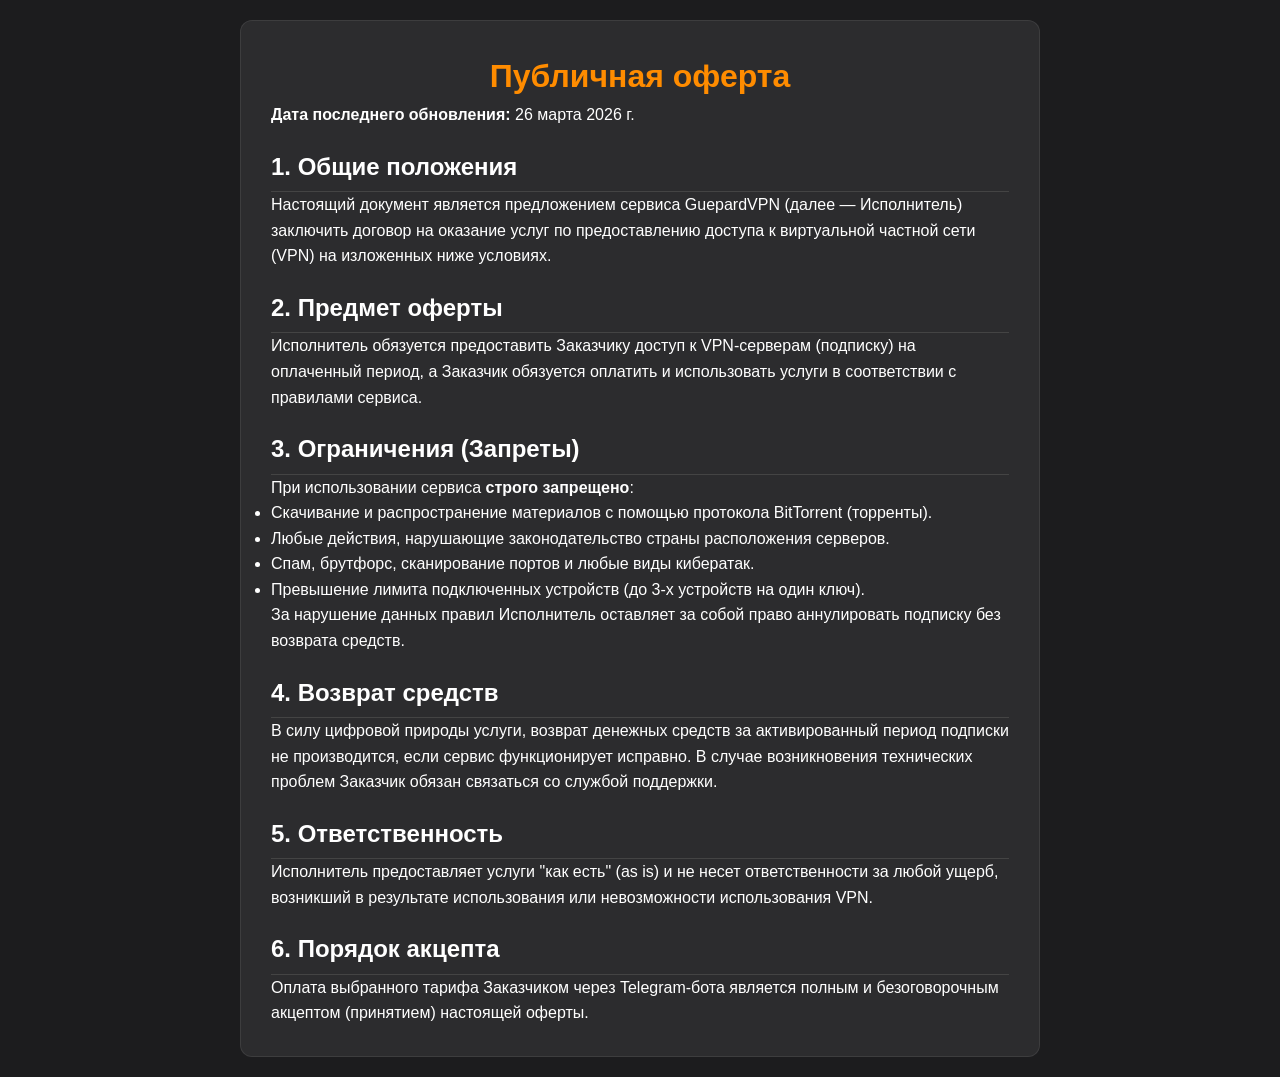
==== oferta.html @ 8f9a9335 "Документы+интеграция с ботом" ====
<!DOCTYPE html>
<html lang="ru">
<head>
    <meta charset="UTF-8">
    <meta name="viewport" content="width=device-width, initial-scale=1.0">
    <title>Публичная оферта | GuepardVPN</title>
    <link rel="stylesheet" href="index.css">
    <style>
        body { padding: 20px; font-family: Arial, sans-serif; background-color: var(--bg-main, #1c1c1e); color: var(--text-main, #ffffff); line-height: 1.6; }
        .document-container { max-width: 800px; margin: 0 auto; background: var(--bg-surface, #2c2c2e); padding: 30px; border-radius: 12px; }
        h1 { color: var(--accent-color, #0a84ff); text-align: center; }
        h2 { margin-top: 20px; border-bottom: 1px solid #444; padding-bottom: 5px; }
    </style>
</head>
<body>
    <div class="document-container surface">
        <h1>Публичная оферта</h1>
        <p><strong>Дата последнего обновления:</strong> 26 марта 2026 г.</p>
        
        <h2>1. Общие положения</h2>
        <p>Настоящий документ является предложением сервиса GuepardVPN (далее — Исполнитель) заключить договор на оказание услуг по предоставлению доступа к виртуальной частной сети (VPN) на изложенных ниже условиях.</p>

        <h2>2. Предмет оферты</h2>
        <p>Исполнитель обязуется предоставить Заказчику доступ к VPN-серверам (подписку) на оплаченный период, а Заказчик обязуется оплатить и использовать услуги в соответствии с правилами сервиса.</p>

        <h2>3. Ограничения (Запреты)</h2>
        <p>При использовании сервиса <strong>строго запрещено</strong>:</p>
        <ul>
            <li>Скачивание и распространение материалов с помощью протокола BitTorrent (торренты).</li>
            <li>Любые действия, нарушающие законодательство страны расположения серверов.</li>
            <li>Спам, брутфорс, сканирование портов и любые виды кибератак.</li>
            <li>Превышение лимита подключенных устройств (до 3-х устройств на один ключ).</li>
        </ul>
        <p>За нарушение данных правил Исполнитель оставляет за собой право аннулировать подписку без возврата средств.</p>

        <h2>4. Возврат средств</h2>
        <p>В силу цифровой природы услуги, возврат денежных средств за активированный период подписки не производится, если сервис функционирует исправно. В случае возникновения технических проблем Заказчик обязан связаться со службой поддержки.</p>

        <h2>5. Ответственность</h2>
        <p>Исполнитель предоставляет услуги "как есть" (as is) и не несет ответственности за любой ущерб, возникший в результате использования или невозможности использования VPN.</p>

        <h2>6. Порядок акцепта</h2>
        <p>Оплата выбранного тарифа Заказчиком через Telegram-бота является полным и безоговорочным акцептом (принятием) настоящей оферты.</p>
    </div>
</body>
</html>
---- index.css ----
:root {
  --bg-color: #0b0c10;
  --surface-color: rgba(30, 33, 40, 0.6);
  --surface-border: rgba(255, 255, 255, 0.08);
  --accent-color: #ff8c00;
  --accent-light: #ffa640;
  --accent-gradient: linear-gradient(135deg, #ff9500, #ff5e00);
  --text-main: #ffffff;
  --text-secondary: #a0a5b1;
  --text-hint: #6e7381;
  --danger-color: #ff4d4d;
  --success-color: #00d26a;
  
  --radius-sm: 8px;
  --radius-md: 12px;
  --radius-lg: 16px;
  --radius-xl: 24px;
}

* {
  box-sizing: border-box;
  margin: 0;
  padding: 0;
  -webkit-tap-highlight-color: transparent;
}

body {
  font-family: -apple-system, BlinkMacSystemFont, "Segoe UI", Roboto, Helvetica, Arial, sans-serif;
  background-color: var(--bg-color);
  color: var(--text-main);
  line-height: 1.5;
  overflow-x: hidden;
  user-select: none;
}

#app {
  width: 100vw;
  min-height: 100vh;
  position: relative;
}

.view {
  display: none;
  width: 100%;
  min-height: 100vh;
  padding: 16px;
  animation: fadeIn 0.3s ease;
  flex-direction: column;
}

.view.active {
  display: flex;
}

@keyframes fadeIn {
  from { opacity: 0; transform: translateY(10px); }
  to { opacity: 1; transform: translateY(0); }
}

/* Header */
.top-nav {
  display: flex;
  align-items: center;
  margin-bottom: 24px;
  font-size: 18px;
  font-weight: 600;
}

.back-btn {
  background: none;
  border: none;
  color: var(--text-main);
  font-size: 24px;
  margin-right: 16px;
  cursor: pointer;
  padding: 4px;
}

/* Glassmorphism Surface */
.surface {
  background: var(--surface-color);
  border: 1px solid var(--surface-border);
  border-radius: var(--radius-lg);
  backdrop-filter: blur(12px);
  -webkit-backdrop-filter: blur(12px);
}

/* Hero Section (Main Menu) */
.hero-image-container {
  width: 100%;
  display: flex;
  justify-content: center;
  margin-bottom: 20px;
  margin-top: -16px; /* Pull up slightly */
}

.hero-image {
  width: 100%;
  max-width: 350px;
  border-radius: 0 0 var(--radius-xl) var(--radius-xl);
  object-fit: cover;
  box-shadow: 0 10px 30px rgba(0,0,0,0.5);
}

.main-menu-card {
  padding: 20px;
  display: flex;
  flex-direction: column;
  gap: 12px;
}

/* Buttons */
.btn {
  width: 100%;
  padding: 14px 16px;
  border-radius: var(--radius-md);
  border: none;
  font-size: 16px;
  font-weight: 600;
  display: flex;
  align-items: center;
  justify-content: center;
  gap: 8px;
  cursor: pointer;
  transition: opacity 0.2s, transform 0.1s;
}

.btn:active {
  transform: scale(0.98);
}

.btn-primary {
  background: var(--accent-gradient);
  color: white;
  box-shadow: 0 4px 15px rgba(255, 140, 0, 0.3);
}

.btn-secondary {
  background: var(--surface-color);
  border: 1px solid var(--surface-border);
  color: var(--text-main);
}

.btn-row {
  display: flex;
  gap: 12px;
}

.btn-row .btn {
  flex: 1;
}

/* Tariffs Grid */
.tariffs-grid {
  display: grid;
  grid-template-columns: 1fr 1fr;
  gap: 12px;
  margin-top: 16px;
}

.tariff-card {
  background: var(--surface-color);
  border: 1px solid var(--surface-border);
  border-radius: var(--radius-lg);
  padding: 16px;
  text-align: center;
  position: relative;
  cursor: pointer;
  transition: all 0.2s;
}

.tariff-card.selected {
  border-color: var(--accent-color);
  background: rgba(255, 140, 0, 0.1);
}

.tariff-badge {
  position: absolute;
  top: -10px;
  left: 50%;
  transform: translateX(-50%);
  background: white;
  color: black;
  font-size: 12px;
  font-weight: bold;
  padding: 4px 8px;
  border-radius: 20px;
  white-space: nowrap;
}

.tariff-title {
  color: var(--accent-color);
  font-weight: 600;
  margin-bottom: 4px;
}

.tariff-savings {
  font-size: 12px;
  color: var(--text-secondary);
  margin-bottom: 12px;
}

.tariff-price {
  font-size: 24px;
  font-weight: bold;
  margin-bottom: 4px;
}

.tariff-daily {
  font-size: 12px;
  color: var(--text-hint);
}

/* List Menu (Profile Links) */
.list-menu {
  margin-top: 16px;
}

.list-item {
  display: flex;
  align-items: center;
  justify-content: space-between;
  padding: 16px;
  border-bottom: 1px solid var(--surface-border);
  cursor: pointer;
}

.list-item:last-child {
  border-bottom: none;
}

.list-item-content {
  display: flex;
  align-items: center;
  gap: 12px;
}
.list-item-icon {
  font-size: 20px;
  opacity: 0.8;
}

.chevron {
  color: var(--text-hint);
}

/* Profile specific */
.profile-username {
  color: var(--text-secondary);
  margin-bottom: 16px;
}

.status-row {
  display: flex;
  justify-content: space-between;
  align-items: center;
  padding: 12px 0;
  border-bottom: 1px solid var(--surface-border);
}

.status-row:last-child {
  border-bottom: none;
}

.status-active {
  color: var(--success-color);
  font-weight: 600;
}

.key-container {
  margin-top: 16px;
  padding: 16px;
}

.key-input-wrapper {
  display: flex;
  align-items: center;
  background: rgba(0,0,0,0.3);
  border-radius: var(--radius-md);
  padding: 12px;
  margin: 12px 0 8px 0;
}

.key-input {
  flex: 1;
  background: transparent;
  border: none;
  color: var(--text-main);
  font-size: 14px;
  outline: none;
  font-family: monospace;
}

.copy-btn {
  background: none;
  border: none;
  color: var(--text-secondary);
  cursor: pointer;
  padding: 4px;
}

.hint-text {
  font-size: 12px;
  color: var(--text-hint);
  margin-bottom: 16px;
}

/* Payment Modal (BottomSheet) */
.bottom-sheet-overlay {
  position: fixed;
  top: 0; left: 0; right: 0; bottom: 0;
  background: rgba(0,0,0,0.6);
  z-index: 100;
  display: none;
  opacity: 0;
  transition: opacity 0.3s;
}

.bottom-sheet {
  position: absolute;
  bottom: 0; left: 0; right: 0;
  background: var(--bg-color);
  border-radius: var(--radius-xl) var(--radius-xl) 0 0;
  padding: 24px 16px;
  transform: translateY(100%);
  transition: transform 0.3s cubic-bezier(0.175, 0.885, 0.32, 1);
}

.bottom-sheet.open {
  transform: translateY(0);
}

.sheet-header {
  display: flex;
  justify-content: space-between;
  align-items: center;
  margin-bottom: 16px;
  font-size: 18px;
  font-weight: bold;
}

.sheet-close {
  background: none;
  border: none;
  color: var(--text-hint);
  font-size: 24px;
}

.payment-method {
  display: flex;
  align-items: center;
  padding: 16px;
  background: var(--surface-color);
  border-radius: var(--radius-md);
  margin-bottom: 8px;
  cursor: pointer;
}

.payment-icon {
  width: 32px;
  height: 32px;
  margin-right: 12px;
  border-radius: 4px;
  display: flex;
  align-items: center;
  justify-content: center;
  font-size: 20px;
  background: rgba(255,255,255,0.1);
}

.payment-text {
  flex: 1;
  font-weight: 500;
}

.sheet-footer-text {
  font-size: 12px;
  color: var(--text-hint);
  margin-top: 16px;
}

/* Free VPN Specific */
.free-banner {
  text-align: center;
  margin-bottom: 24px;
}

.free-banner h2 {
  font-size: 24px;
  margin-bottom: 8px;
}

.free-banner p {
  color: var(--text-secondary);
  font-size: 14px;
}

.task-card {
  padding: 16px;
  margin-bottom: 12px;
}

.task-header {
  display: flex;
  align-items: center;
  gap: 8px;
  font-weight: bold;
  font-size: 16px;
  margin-bottom: 8px;
}

/* Utility */
.mb-16 { margin-bottom: 16px; }
.mb-24 { margin-bottom: 24px; }
.text-center { text-align: center; }
.text-accent { color: var(--accent-color); }
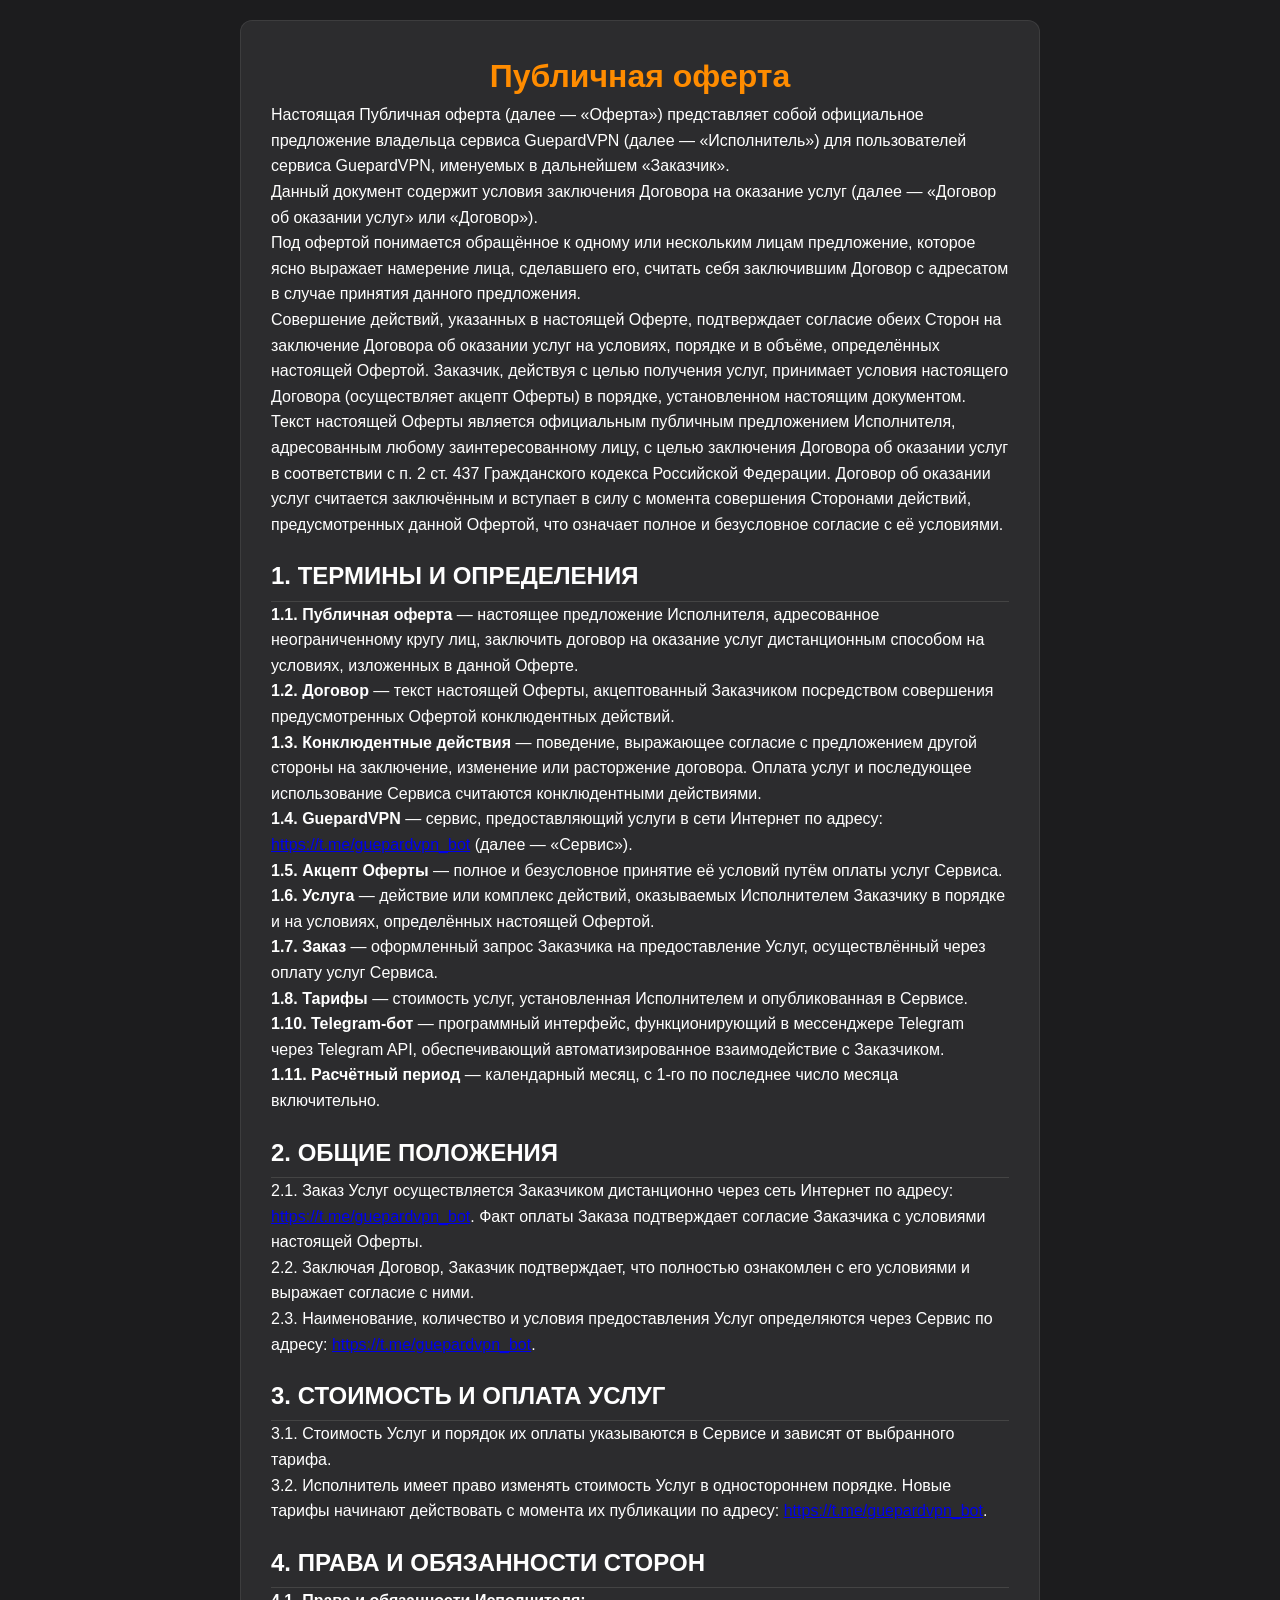
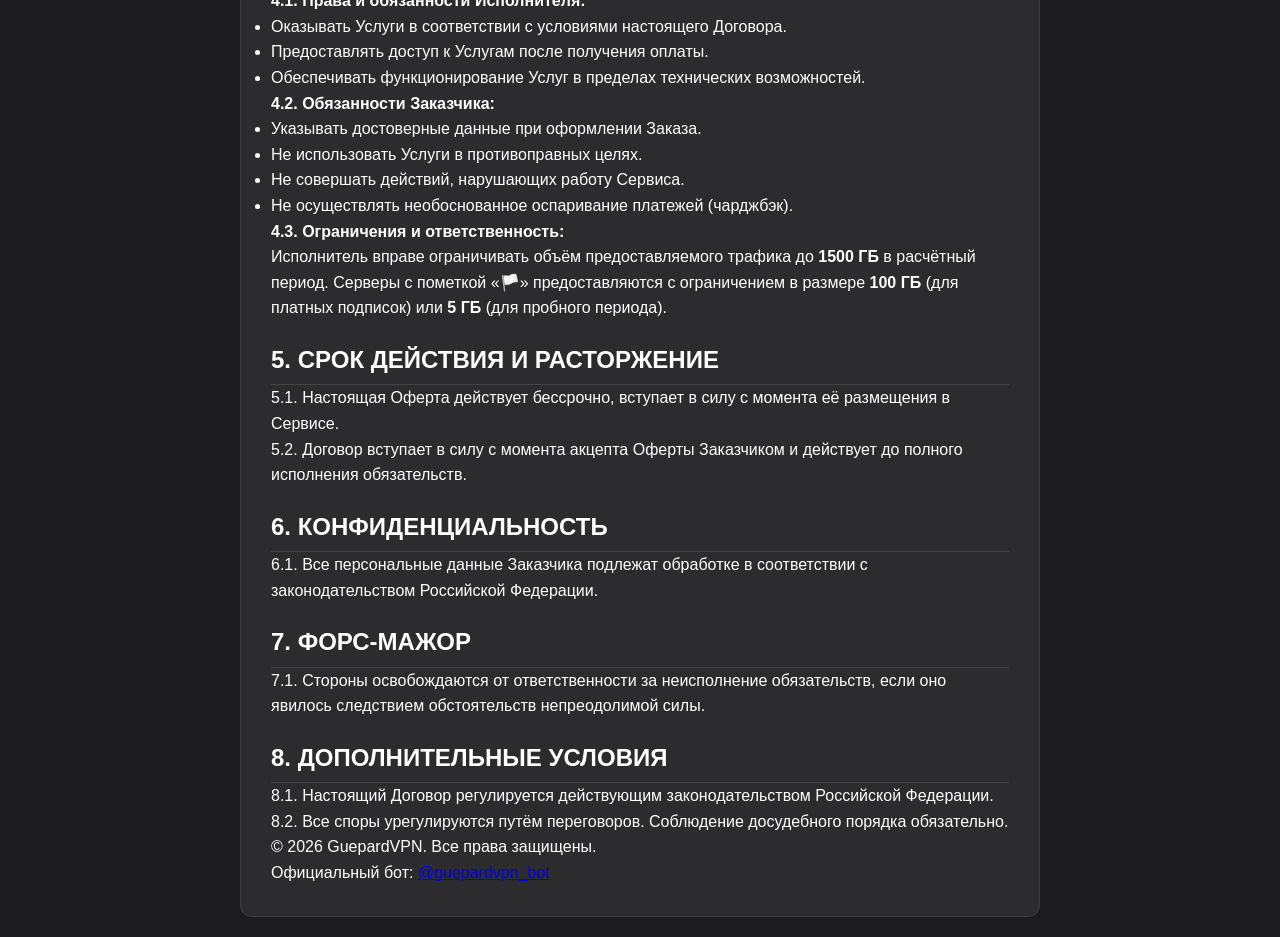
==== commit 4927e53b: "Update oferta.html" ====
--- a/oferta.html
+++ b/oferta.html
@@ -4,6 +4,7 @@
     <meta charset="UTF-8">
     <meta name="viewport" content="width=device-width, initial-scale=1.0">
     <title>Публичная оферта | GuepardVPN</title>
+    <link rel="icon" type="image/x-icon" href="favicon.ico">
     <link rel="stylesheet" href="index.css">
     <style>
         body { padding: 20px; font-family: Arial, sans-serif; background-color: var(--bg-main, #1c1c1e); color: var(--text-main, #ffffff); line-height: 1.6; }
@@ -15,32 +16,75 @@
 <body>
     <div class="document-container surface">
         <h1>Публичная оферта</h1>
-        <p><strong>Дата последнего обновления:</strong> 26 марта 2026 г.</p>
-        
-        <h2>1. Общие положения</h2>
-        <p>Настоящий документ является предложением сервиса GuepardVPN (далее — Исполнитель) заключить договор на оказание услуг по предоставлению доступа к виртуальной частной сети (VPN) на изложенных ниже условиях.</p>
 
-        <h2>2. Предмет оферты</h2>
-        <p>Исполнитель обязуется предоставить Заказчику доступ к VPN-серверам (подписку) на оплаченный период, а Заказчик обязуется оплатить и использовать услуги в соответствии с правилами сервиса.</p>
+    <p>Настоящая Публичная оферта (далее — «Оферта») представляет собой официальное предложение владельца сервиса <span class="highlight">GuepardVPN</span> (далее — «Исполнитель») для пользователей сервиса <span class="highlight">GuepardVPN</span>, именуемых в дальнейшем «Заказчик».</p>
 
-        <h2>3. Ограничения (Запреты)</h2>
-        <p>При использовании сервиса <strong>строго запрещено</strong>:</p>
-        <ul>
-            <li>Скачивание и распространение материалов с помощью протокола BitTorrent (торренты).</li>
-            <li>Любые действия, нарушающие законодательство страны расположения серверов.</li>
-            <li>Спам, брутфорс, сканирование портов и любые виды кибератак.</li>
-            <li>Превышение лимита подключенных устройств (до 3-х устройств на один ключ).</li>
-        </ul>
-        <p>За нарушение данных правил Исполнитель оставляет за собой право аннулировать подписку без возврата средств.</p>
+    <p>Данный документ содержит условия заключения Договора на оказание услуг (далее — «Договор об оказании услуг» или «Договор»).</p>
 
-        <h2>4. Возврат средств</h2>
-        <p>В силу цифровой природы услуги, возврат денежных средств за активированный период подписки не производится, если сервис функционирует исправно. В случае возникновения технических проблем Заказчик обязан связаться со службой поддержки.</p>
+    <p>Под офертой понимается обращённое к одному или нескольким лицам предложение, которое ясно выражает намерение лица, сделавшего его, считать себя заключившим Договор с адресатом в случае принятия данного предложения.</p>
 
-        <h2>5. Ответственность</h2>
-        <p>Исполнитель предоставляет услуги "как есть" (as is) и не несет ответственности за любой ущерб, возникший в результате использования или невозможности использования VPN.</p>
+    <p>Совершение действий, указанных в настоящей Оферте, подтверждает согласие обеих Сторон на заключение Договора об оказании услуг на условиях, порядке и в объёме, определённых настоящей Офертой. Заказчик, действуя с целью получения услуг, принимает условия настоящего Договора (осуществляет акцепт Оферты) в порядке, установленном настоящим документом.</p>
 
-        <h2>6. Порядок акцепта</h2>
-        <p>Оплата выбранного тарифа Заказчиком через Telegram-бота является полным и безоговорочным акцептом (принятием) настоящей оферты.</p>
+    <p>Текст настоящей Оферты является официальным публичным предложением Исполнителя, адресованным любому заинтересованному лицу, с целью заключения Договора об оказании услуг в соответствии с п. 2 ст. 437 Гражданского кодекса Российской Федерации. Договор об оказании услуг считается заключённым и вступает в силу с момента совершения Сторонами действий, предусмотренных данной Офертой, что означает полное и безусловное согласие с её условиями.</p>
+
+    <h2>1. ТЕРМИНЫ И ОПРЕДЕЛЕНИЯ</h2>
+    <p><strong>1.1. Публичная оферта</strong> — настоящее предложение Исполнителя, адресованное неограниченному кругу лиц, заключить договор на оказание услуг дистанционным способом на условиях, изложенных в данной Оферте.</p>
+    <p><strong>1.2. Договор</strong> — текст настоящей Оферты, акцептованный Заказчиком посредством совершения предусмотренных Офертой конклюдентных действий.</p>
+    <p><strong>1.3. Конклюдентные действия</strong> — поведение, выражающее согласие с предложением другой стороны на заключение, изменение или расторжение договора. Оплата услуг и последующее использование Сервиса считаются конклюдентными действиями.</p>
+    <p><strong>1.4. GuepardVPN</strong> — сервис, предоставляющий услуги в сети Интернет по адресу: <a href="https://t.me/guepardvpn_bot">https://t.me/guepardvpn_bot</a> (далее — «Сервис»).</p>
+    <p><strong>1.5. Акцепт Оферты</strong> — полное и безусловное принятие её условий путём оплаты услуг Сервиса.</p>
+    <p><strong>1.6. Услуга</strong> — действие или комплекс действий, оказываемых Исполнителем Заказчику в порядке и на условиях, определённых настоящей Офертой.</p>
+    <p><strong>1.7. Заказ</strong> — оформленный запрос Заказчика на предоставление Услуг, осуществлённый через оплату услуг Сервиса.</p>
+    <p><strong>1.8. Тарифы</strong> — стоимость услуг, установленная Исполнителем и опубликованная в Сервисе.</p>
+    <p><strong>1.10. Telegram-бот</strong> — программный интерфейс, функционирующий в мессенджере Telegram через Telegram API, обеспечивающий автоматизированное взаимодействие с Заказчиком.</p>
+    <p><strong>1.11. Расчётный период</strong> — календарный месяц, с 1-го по последнее число месяца включительно.</p>
+
+    <h2>2. ОБЩИЕ ПОЛОЖЕНИЯ</h2>
+    <p>2.1. Заказ Услуг осуществляется Заказчиком дистанционно через сеть Интернет по адресу: <a href="https://t.me/guepardvpn_bot">https://t.me/guepardvpn_bot</a>. Факт оплаты Заказа подтверждает согласие Заказчика с условиями настоящей Оферты.</p>
+    <p>2.2. Заключая Договор, Заказчик подтверждает, что полностью ознакомлен с его условиями и выражает согласие с ними.</p>
+    <p>2.3. Наименование, количество и условия предоставления Услуг определяются через Сервис по адресу: <a href="https://t.me/guepardvpn_bot">https://t.me/guepardvpn_bot</a>.</p>
+
+    <h2>3. СТОИМОСТЬ И ОПЛАТА УСЛУГ</h2>
+    <p>3.1. Стоимость Услуг и порядок их оплаты указываются в Сервисе и зависят от выбранного тарифа.</p>
+    <p>3.2. Исполнитель имеет право изменять стоимость Услуг в одностороннем порядке. Новые тарифы начинают действовать с момента их публикации по адресу: <a href="https://t.me/guepardvpn_bot">https://t.me/guepardvpn_bot</a>.</p>
+
+    <h2>4. ПРАВА И ОБЯЗАННОСТИ СТОРОН</h2>
+    <p><strong>4.1. Права и обязанности Исполнителя:</strong></p>
+    <ul>
+        <li>Оказывать Услуги в соответствии с условиями настоящего Договора.</li>
+        <li>Предоставлять доступ к Услугам после получения оплаты.</li>
+        <li>Обеспечивать функционирование Услуг в пределах технических возможностей.</li>
+    </ul>
+
+    <p><strong>4.2. Обязанности Заказчика:</strong></p>
+    <ul>
+        <li>Указывать достоверные данные при оформлении Заказа.</li>
+        <li>Не использовать Услуги в противоправных целях.</li>
+        <li>Не совершать действий, нарушающих работу Сервиса.</li>
+        <li>Не осуществлять необоснованное оспаривание платежей (чарджбэк).</li>
+    </ul>
+
+    <p><strong>4.3. Ограничения и ответственность:</strong></p>
+    <p>Исполнитель вправе ограничивать объём предоставляемого трафика до <strong>1500 ГБ</strong> в расчётный период. Серверы с пометкой «🏳️» предоставляются с ограничением в размере <strong>100 ГБ</strong> (для платных подписок) или <strong>5 ГБ</strong> (для пробного периода).</p>
+
+    <h2>5. СРОК ДЕЙСТВИЯ И РАСТОРЖЕНИЕ</h2>
+    <p>5.1. Настоящая Оферта действует бессрочно, вступает в силу с момента её размещения в Сервисе.</p>
+    <p>5.2. Договор вступает в силу с момента акцепта Оферты Заказчиком и действует до полного исполнения обязательств.</p>
+
+    <h2>6. КОНФИДЕНЦИАЛЬНОСТЬ</h2>
+    <p>6.1. Все персональные данные Заказчика подлежат обработке в соответствии с законодательством Российской Федерации.</p>
+
+    <h2>7. ФОРС-МАЖОР</h2>
+    <p>7.1. Стороны освобождаются от ответственности за неисполнение обязательств, если оно явилось следствием обстоятельств непреодолимой силы.</p>
+
+    <h2>8. ДОПОЛНИТЕЛЬНЫЕ УСЛОВИЯ</h2>
+    <p>8.1. Настоящий Договор регулируется действующим законодательством Российской Федерации.</p>
+    <p>8.2. Все споры урегулируются путём переговоров. Соблюдение досудебного порядка обязательно.</p>
+
+    <div class="footer">
+        &copy; 2026 GuepardVPN. Все права защищены. <br>
+        Официальный бот: <a href="https://t.me/guepardvpn_bot">@guepardvpn_bot</a>
+    </div>
     </div>
 </body>
 </html>
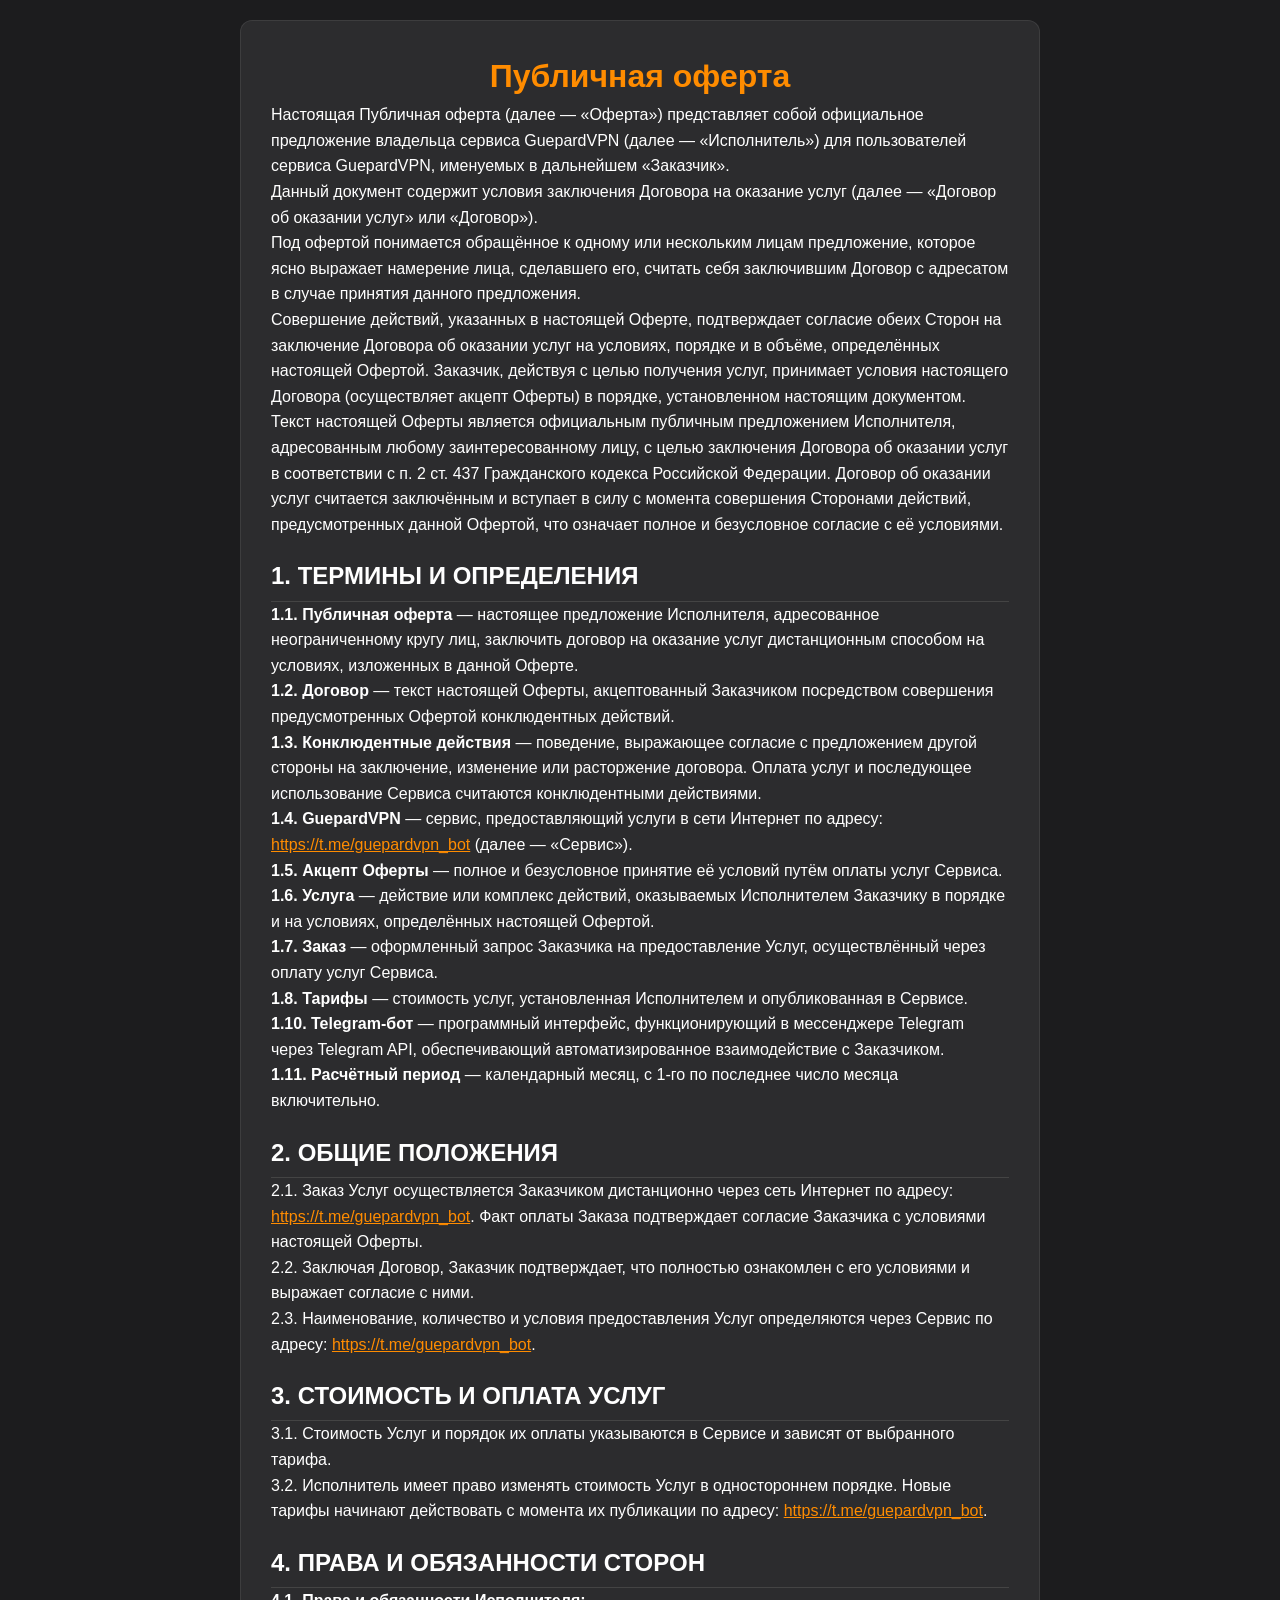
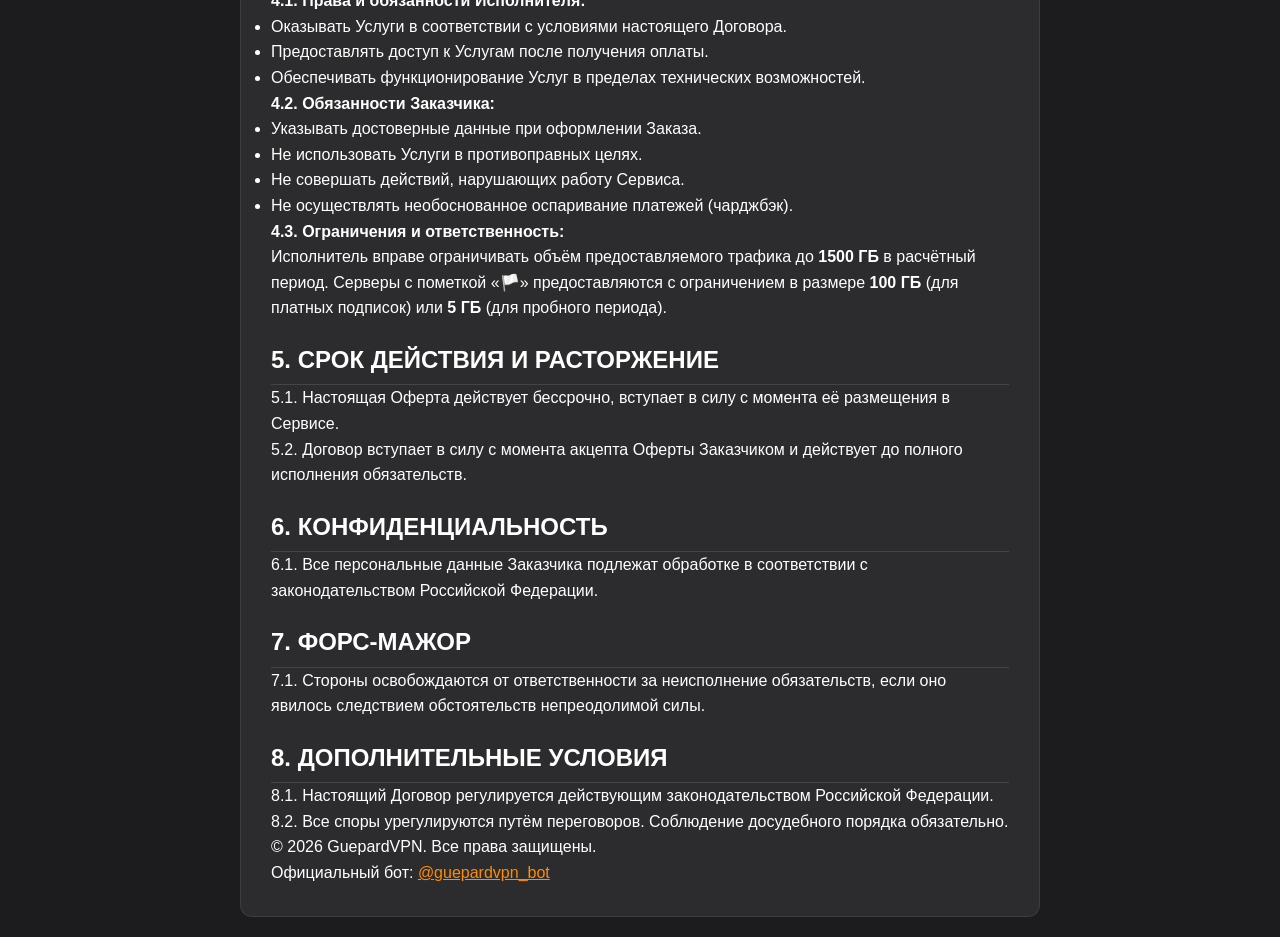
==== commit 220acd6c: "Update oferta.html" ====
--- a/oferta.html
+++ b/oferta.html
@@ -11,6 +11,7 @@
         .document-container { max-width: 800px; margin: 0 auto; background: var(--bg-surface, #2c2c2e); padding: 30px; border-radius: 12px; }
         h1 { color: var(--accent-color, #0a84ff); text-align: center; }
         h2 { margin-top: 20px; border-bottom: 1px solid #444; padding-bottom: 5px; }
+        a {color: var(--accent-color, #0a84ff);}
     </style>
 </head>
 <body>
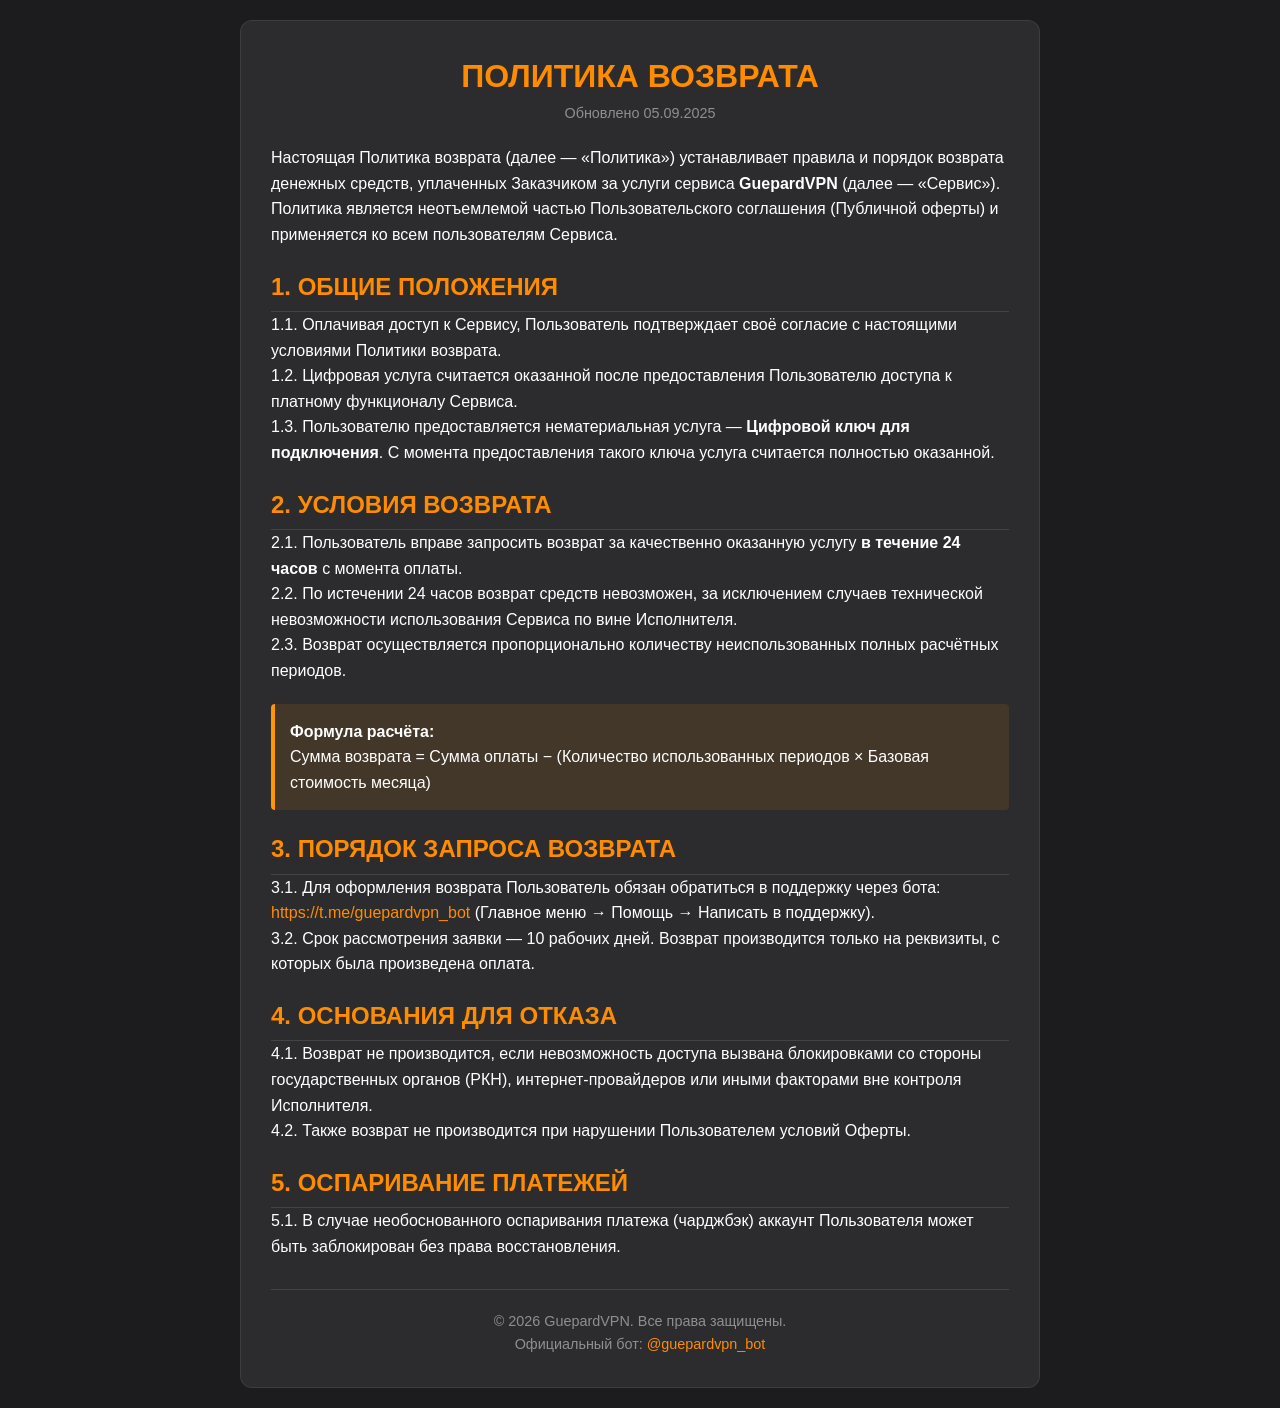
==== commit 38a64253: "Update oferta.html" ====
--- a/oferta.html
+++ b/oferta.html
@@ -3,89 +3,59 @@
 <head>
     <meta charset="UTF-8">
     <meta name="viewport" content="width=device-width, initial-scale=1.0">
-    <title>Публичная оферта | GuepardVPN</title>
+    <title>Политика возврата | GuepardVPN</title>
     <link rel="icon" type="image/x-icon" href="favicon.ico">
     <link rel="stylesheet" href="index.css">
     <style>
         body { padding: 20px; font-family: Arial, sans-serif; background-color: var(--bg-main, #1c1c1e); color: var(--text-main, #ffffff); line-height: 1.6; }
         .document-container { max-width: 800px; margin: 0 auto; background: var(--bg-surface, #2c2c2e); padding: 30px; border-radius: 12px; }
-        h1 { color: var(--accent-color, #0a84ff); text-align: center; }
-        h2 { margin-top: 20px; border-bottom: 1px solid #444; padding-bottom: 5px; }
-        a {color: var(--accent-color, #0a84ff);}
+        h1 { color: var(--accent-color, #ff9500); text-align: center; }
+        h2 { margin-top: 20px; border-bottom: 1px solid #444; padding-bottom: 5px; color: var(--accent-color, #ff9500); }
+        a { color: var(--accent-color, #ff9500); text-decoration: none; }
+        a:hover { text-decoration: underline; }
+        .formula { background: rgba(255, 149, 0, 0.1); border-left: 4px solid #ff9500; padding: 15px; margin: 20px 0; border-radius: 4px; }
+        .footer { margin-top: 30px; text-align: center; font-size: 0.9em; color: #8e8e93; border-top: 1px solid #444; padding-top: 20px; }
+        .update-date { text-align: center; color: #8e8e93; font-size: 0.9em; margin-bottom: 20px; }
     </style>
 </head>
 <body>
     <div class="document-container surface">
-        <h1>Публичная оферта</h1>
+        <h1>ПОЛИТИКА ВОЗВРАТА</h1>
+        <p class="update-date">Обновлено 05.09.2025</p>
 
-    <p>Настоящая Публичная оферта (далее — «Оферта») представляет собой официальное предложение владельца сервиса <span class="highlight">GuepardVPN</span> (далее — «Исполнитель») для пользователей сервиса <span class="highlight">GuepardVPN</span>, именуемых в дальнейшем «Заказчик».</p>
+        <p>Настоящая Политика возврата (далее — «Политика») устанавливает правила и порядок возврата денежных средств, уплаченных Заказчиком за услуги сервиса <strong>GuepardVPN</strong> (далее — «Сервис»).</p>
+        <p>Политика является неотъемлемой частью Пользовательского соглашения (Публичной оферты) и применяется ко всем пользователям Сервиса.</p>
 
-    <p>Данный документ содержит условия заключения Договора на оказание услуг (далее — «Договор об оказании услуг» или «Договор»).</p>
+        <h2>1. ОБЩИЕ ПОЛОЖЕНИЯ</h2>
+        <p>1.1. Оплачивая доступ к Сервису, Пользователь подтверждает своё согласие с настоящими условиями Политики возврата.</p>
+        <p>1.2. Цифровая услуга считается оказанной после предоставления Пользователю доступа к платному функционалу Сервиса.</p>
+        <p>1.3. Пользователю предоставляется нематериальная услуга — <strong>Цифровой ключ для подключения</strong>. С момента предоставления такого ключа услуга считается полностью оказанной.</p>
 
-    <p>Под офертой понимается обращённое к одному или нескольким лицам предложение, которое ясно выражает намерение лица, сделавшего его, считать себя заключившим Договор с адресатом в случае принятия данного предложения.</p>
+        <h2>2. УСЛОВИЯ ВОЗВРАТА</h2>
+        <p>2.1. Пользователь вправе запросить возврат за качественно оказанную услугу <strong>в течение 24 часов</strong> с момента оплаты.</p>
+        <p>2.2. По истечении 24 часов возврат средств невозможен, за исключением случаев технической невозможности использования Сервиса по вине Исполнителя.</p>
+        <p>2.3. Возврат осуществляется пропорционально количеству неиспользованных полных расчётных периодов.</p>
+        
+        <div class="formula">
+            <strong>Формула расчёта:</strong><br>
+            Сумма возврата = Сумма оплаты − (Количество использованных периодов × Базовая стоимость месяца)
+        </div>
 
-    <p>Совершение действий, указанных в настоящей Оферте, подтверждает согласие обеих Сторон на заключение Договора об оказании услуг на условиях, порядке и в объёме, определённых настоящей Офертой. Заказчик, действуя с целью получения услуг, принимает условия настоящего Договора (осуществляет акцепт Оферты) в порядке, установленном настоящим документом.</p>
+        <h2>3. ПОРЯДОК ЗАПРОСА ВОЗВРАТА</h2>
+        <p>3.1. Для оформления возврата Пользователь обязан обратиться в поддержку через бота: <a href="https://t.me/guepardvpn_bot">https://t.me/guepardvpn_bot</a> (Главное меню → Помощь → Написать в поддержку).</p>
+        <p>3.2. Срок рассмотрения заявки — 10 рабочих дней. Возврат производится только на реквизиты, с которых была произведена оплата.</p>
 
-    <p>Текст настоящей Оферты является официальным публичным предложением Исполнителя, адресованным любому заинтересованному лицу, с целью заключения Договора об оказании услуг в соответствии с п. 2 ст. 437 Гражданского кодекса Российской Федерации. Договор об оказании услуг считается заключённым и вступает в силу с момента совершения Сторонами действий, предусмотренных данной Офертой, что означает полное и безусловное согласие с её условиями.</p>
+        <h2>4. ОСНОВАНИЯ ДЛЯ ОТКАЗА</h2>
+        <p>4.1. Возврат не производится, если невозможность доступа вызвана блокировками со стороны государственных органов (РКН), интернет-провайдеров или иными факторами вне контроля Исполнителя.</p>
+        <p>4.2. Также возврат не производится при нарушении Пользователем условий Оферты.</p>
 
-    <h2>1. ТЕРМИНЫ И ОПРЕДЕЛЕНИЯ</h2>
-    <p><strong>1.1. Публичная оферта</strong> — настоящее предложение Исполнителя, адресованное неограниченному кругу лиц, заключить договор на оказание услуг дистанционным способом на условиях, изложенных в данной Оферте.</p>
-    <p><strong>1.2. Договор</strong> — текст настоящей Оферты, акцептованный Заказчиком посредством совершения предусмотренных Офертой конклюдентных действий.</p>
-    <p><strong>1.3. Конклюдентные действия</strong> — поведение, выражающее согласие с предложением другой стороны на заключение, изменение или расторжение договора. Оплата услуг и последующее использование Сервиса считаются конклюдентными действиями.</p>
-    <p><strong>1.4. GuepardVPN</strong> — сервис, предоставляющий услуги в сети Интернет по адресу: <a href="https://t.me/guepardvpn_bot">https://t.me/guepardvpn_bot</a> (далее — «Сервис»).</p>
-    <p><strong>1.5. Акцепт Оферты</strong> — полное и безусловное принятие её условий путём оплаты услуг Сервиса.</p>
-    <p><strong>1.6. Услуга</strong> — действие или комплекс действий, оказываемых Исполнителем Заказчику в порядке и на условиях, определённых настоящей Офертой.</p>
-    <p><strong>1.7. Заказ</strong> — оформленный запрос Заказчика на предоставление Услуг, осуществлённый через оплату услуг Сервиса.</p>
-    <p><strong>1.8. Тарифы</strong> — стоимость услуг, установленная Исполнителем и опубликованная в Сервисе.</p>
-    <p><strong>1.10. Telegram-бот</strong> — программный интерфейс, функционирующий в мессенджере Telegram через Telegram API, обеспечивающий автоматизированное взаимодействие с Заказчиком.</p>
-    <p><strong>1.11. Расчётный период</strong> — календарный месяц, с 1-го по последнее число месяца включительно.</p>
+        <h2>5. ОСПАРИВАНИЕ ПЛАТЕЖЕЙ</h2>
+        <p>5.1. В случае необоснованного оспаривания платежа (чарджбэк) аккаунт Пользователя может быть заблокирован без права восстановления.</p>
 
-    <h2>2. ОБЩИЕ ПОЛОЖЕНИЯ</h2>
-    <p>2.1. Заказ Услуг осуществляется Заказчиком дистанционно через сеть Интернет по адресу: <a href="https://t.me/guepardvpn_bot">https://t.me/guepardvpn_bot</a>. Факт оплаты Заказа подтверждает согласие Заказчика с условиями настоящей Оферты.</p>
-    <p>2.2. Заключая Договор, Заказчик подтверждает, что полностью ознакомлен с его условиями и выражает согласие с ними.</p>
-    <p>2.3. Наименование, количество и условия предоставления Услуг определяются через Сервис по адресу: <a href="https://t.me/guepardvpn_bot">https://t.me/guepardvpn_bot</a>.</p>
-
-    <h2>3. СТОИМОСТЬ И ОПЛАТА УСЛУГ</h2>
-    <p>3.1. Стоимость Услуг и порядок их оплаты указываются в Сервисе и зависят от выбранного тарифа.</p>
-    <p>3.2. Исполнитель имеет право изменять стоимость Услуг в одностороннем порядке. Новые тарифы начинают действовать с момента их публикации по адресу: <a href="https://t.me/guepardvpn_bot">https://t.me/guepardvpn_bot</a>.</p>
-
-    <h2>4. ПРАВА И ОБЯЗАННОСТИ СТОРОН</h2>
-    <p><strong>4.1. Права и обязанности Исполнителя:</strong></p>
-    <ul>
-        <li>Оказывать Услуги в соответствии с условиями настоящего Договора.</li>
-        <li>Предоставлять доступ к Услугам после получения оплаты.</li>
-        <li>Обеспечивать функционирование Услуг в пределах технических возможностей.</li>
-    </ul>
-
-    <p><strong>4.2. Обязанности Заказчика:</strong></p>
-    <ul>
-        <li>Указывать достоверные данные при оформлении Заказа.</li>
-        <li>Не использовать Услуги в противоправных целях.</li>
-        <li>Не совершать действий, нарушающих работу Сервиса.</li>
-        <li>Не осуществлять необоснованное оспаривание платежей (чарджбэк).</li>
-    </ul>
-
-    <p><strong>4.3. Ограничения и ответственность:</strong></p>
-    <p>Исполнитель вправе ограничивать объём предоставляемого трафика до <strong>1500 ГБ</strong> в расчётный период. Серверы с пометкой «🏳️» предоставляются с ограничением в размере <strong>100 ГБ</strong> (для платных подписок) или <strong>5 ГБ</strong> (для пробного периода).</p>
-
-    <h2>5. СРОК ДЕЙСТВИЯ И РАСТОРЖЕНИЕ</h2>
-    <p>5.1. Настоящая Оферта действует бессрочно, вступает в силу с момента её размещения в Сервисе.</p>
-    <p>5.2. Договор вступает в силу с момента акцепта Оферты Заказчиком и действует до полного исполнения обязательств.</p>
-
-    <h2>6. КОНФИДЕНЦИАЛЬНОСТЬ</h2>
-    <p>6.1. Все персональные данные Заказчика подлежат обработке в соответствии с законодательством Российской Федерации.</p>
-
-    <h2>7. ФОРС-МАЖОР</h2>
-    <p>7.1. Стороны освобождаются от ответственности за неисполнение обязательств, если оно явилось следствием обстоятельств непреодолимой силы.</p>
-
-    <h2>8. ДОПОЛНИТЕЛЬНЫЕ УСЛОВИЯ</h2>
-    <p>8.1. Настоящий Договор регулируется действующим законодательством Российской Федерации.</p>
-    <p>8.2. Все споры урегулируются путём переговоров. Соблюдение досудебного порядка обязательно.</p>
-
-    <div class="footer">
-        &copy; 2026 GuepardVPN. Все права защищены. <br>
-        Официальный бот: <a href="https://t.me/guepardvpn_bot">@guepardvpn_bot</a>
-    </div>
+        <div class="footer">
+            &copy; 2026 GuepardVPN. Все права защищены. <br>
+            Официальный бот: <a href="https://t.me/guepardvpn_bot">@guepardvpn_bot</a>
+        </div>
     </div>
 </body>
 </html>
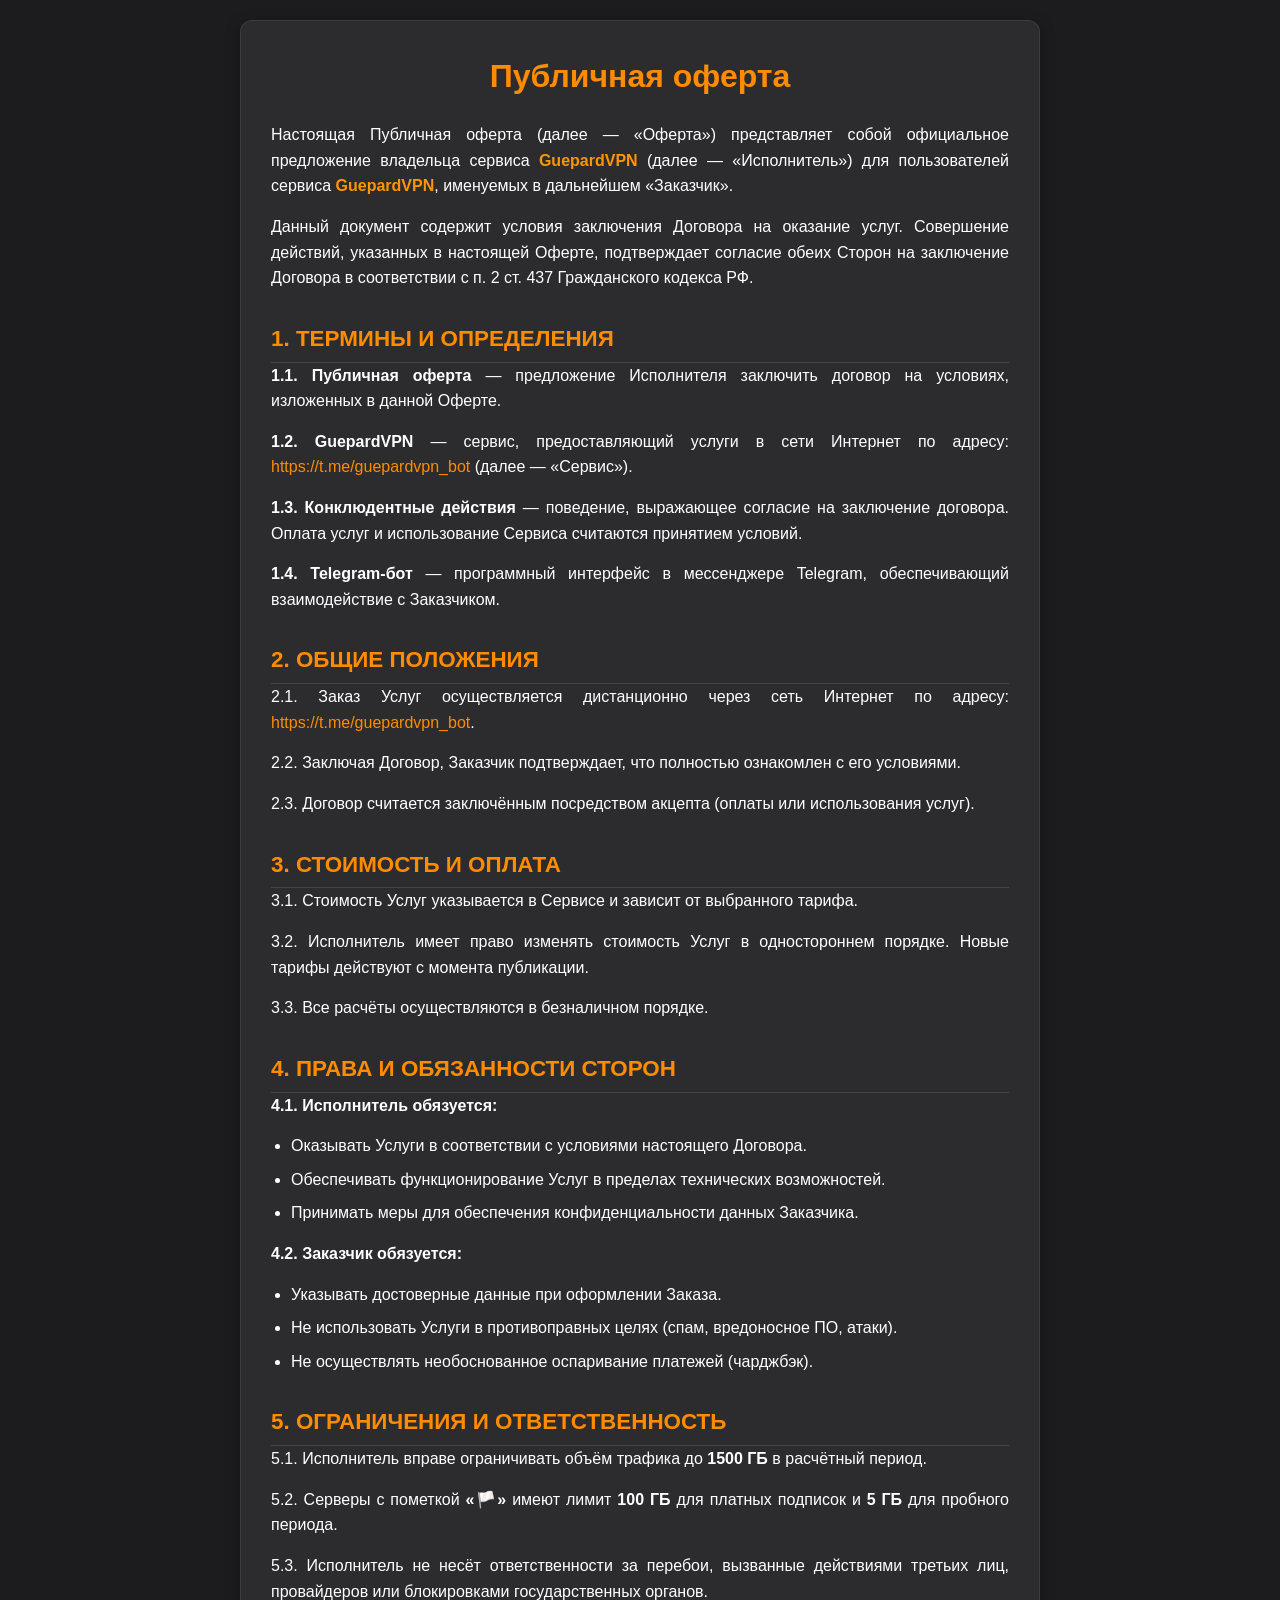
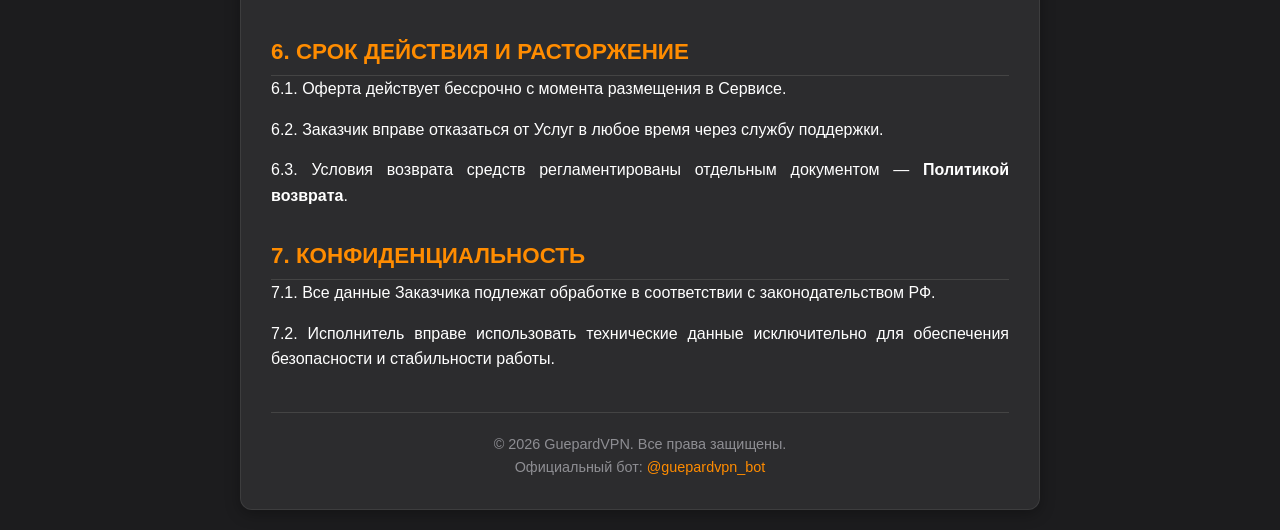
==== commit e4fd0350: "Update oferta.html" ====
--- a/oferta.html
+++ b/oferta.html
@@ -3,54 +3,75 @@
 <head>
     <meta charset="UTF-8">
     <meta name="viewport" content="width=device-width, initial-scale=1.0">
-    <title>Политика возврата | GuepardVPN</title>
+    <title>Публичная оферта | GuepardVPN</title>
     <link rel="icon" type="image/x-icon" href="favicon.ico">
     <link rel="stylesheet" href="index.css">
     <style>
         body { padding: 20px; font-family: Arial, sans-serif; background-color: var(--bg-main, #1c1c1e); color: var(--text-main, #ffffff); line-height: 1.6; }
-        .document-container { max-width: 800px; margin: 0 auto; background: var(--bg-surface, #2c2c2e); padding: 30px; border-radius: 12px; }
-        h1 { color: var(--accent-color, #ff9500); text-align: center; }
-        h2 { margin-top: 20px; border-bottom: 1px solid #444; padding-bottom: 5px; color: var(--accent-color, #ff9500); }
+        .document-container { max-width: 800px; margin: 0 auto; background: var(--bg-surface, #2c2c2e); padding: 30px; border-radius: 12px; box-shadow: 0 4px 15px rgba(0,0,0,0.3); }
+        h1 { color: var(--accent-color, #ff9500); text-align: center; margin-bottom: 20px; }
+        h2 { margin-top: 30px; border-bottom: 1px solid #444; padding-bottom: 5px; color: var(--accent-color, #ff9500); font-size: 1.4em; }
+        p { margin-bottom: 15px; text-align: justify; }
         a { color: var(--accent-color, #ff9500); text-decoration: none; }
         a:hover { text-decoration: underline; }
-        .formula { background: rgba(255, 149, 0, 0.1); border-left: 4px solid #ff9500; padding: 15px; margin: 20px 0; border-radius: 4px; }
-        .footer { margin-top: 30px; text-align: center; font-size: 0.9em; color: #8e8e93; border-top: 1px solid #444; padding-top: 20px; }
-        .update-date { text-align: center; color: #8e8e93; font-size: 0.9em; margin-bottom: 20px; }
+        ul { padding-left: 20px; margin-bottom: 15px; }
+        li { margin-bottom: 8px; }
+        strong { color: #fff; }
+        .highlight { color: #ff9500; font-weight: bold; }
+        .footer { margin-top: 40px; text-align: center; font-size: 0.9em; color: #8e8e93; border-top: 1px solid #444; padding-top: 20px; }
     </style>
 </head>
 <body>
     <div class="document-container surface">
-        <h1>ПОЛИТИКА ВОЗВРАТА</h1>
-        <p class="update-date">Обновлено 05.09.2025</p>
+        <h1>Публичная оферта</h1>
 
-        <p>Настоящая Политика возврата (далее — «Политика») устанавливает правила и порядок возврата денежных средств, уплаченных Заказчиком за услуги сервиса <strong>GuepardVPN</strong> (далее — «Сервис»).</p>
-        <p>Политика является неотъемлемой частью Пользовательского соглашения (Публичной оферты) и применяется ко всем пользователям Сервиса.</p>
+        <p>Настоящая Публичная оферта (далее — «Оферта») представляет собой официальное предложение владельца сервиса <span class="highlight">GuepardVPN</span> (далее — «Исполнитель») для пользователей сервиса <span class="highlight">GuepardVPN</span>, именуемых в дальнейшем «Заказчик».</p>
 
-        <h2>1. ОБЩИЕ ПОЛОЖЕНИЯ</h2>
-        <p>1.1. Оплачивая доступ к Сервису, Пользователь подтверждает своё согласие с настоящими условиями Политики возврата.</p>
-        <p>1.2. Цифровая услуга считается оказанной после предоставления Пользователю доступа к платному функционалу Сервиса.</p>
-        <p>1.3. Пользователю предоставляется нематериальная услуга — <strong>Цифровой ключ для подключения</strong>. С момента предоставления такого ключа услуга считается полностью оказанной.</p>
+        <p>Данный документ содержит условия заключения Договора на оказание услуг. Совершение действий, указанных в настоящей Оферте, подтверждает согласие обеих Сторон на заключение Договора в соответствии с п. 2 ст. 437 Гражданского кодекса РФ.</p>
 
-        <h2>2. УСЛОВИЯ ВОЗВРАТА</h2>
-        <p>2.1. Пользователь вправе запросить возврат за качественно оказанную услугу <strong>в течение 24 часов</strong> с момента оплаты.</p>
-        <p>2.2. По истечении 24 часов возврат средств невозможен, за исключением случаев технической невозможности использования Сервиса по вине Исполнителя.</p>
-        <p>2.3. Возврат осуществляется пропорционально количеству неиспользованных полных расчётных периодов.</p>
-        
-        <div class="formula">
-            <strong>Формула расчёта:</strong><br>
-            Сумма возврата = Сумма оплаты − (Количество использованных периодов × Базовая стоимость месяца)
-        </div>
+        <h2>1. ТЕРМИНЫ И ОПРЕДЕЛЕНИЯ</h2>
+        <p><strong>1.1. Публичная оферта</strong> — предложение Исполнителя заключить договор на условиях, изложенных в данной Оферте.</p>
+        <p><strong>1.2. GuepardVPN</strong> — сервис, предоставляющий услуги в сети Интернет по адресу: <a href="https://t.me/guepardvpn_bot">https://t.me/guepardvpn_bot</a> (далее — «Сервис»).</p>
+        <p><strong>1.3. Конклюдентные действия</strong> — поведение, выражающее согласие на заключение договора. Оплата услуг и использование Сервиса считаются принятием условий.</p>
+        <p><strong>1.4. Telegram-бот</strong> — программный интерфейс в мессенджере Telegram, обеспечивающий взаимодействие с Заказчиком.</p>
 
-        <h2>3. ПОРЯДОК ЗАПРОСА ВОЗВРАТА</h2>
-        <p>3.1. Для оформления возврата Пользователь обязан обратиться в поддержку через бота: <a href="https://t.me/guepardvpn_bot">https://t.me/guepardvpn_bot</a> (Главное меню → Помощь → Написать в поддержку).</p>
-        <p>3.2. Срок рассмотрения заявки — 10 рабочих дней. Возврат производится только на реквизиты, с которых была произведена оплата.</p>
+        <h2>2. ОБЩИЕ ПОЛОЖЕНИЯ</h2>
+        <p>2.1. Заказ Услуг осуществляется дистанционно через сеть Интернет по адресу: <a href="https://t.me/guepardvpn_bot">https://t.me/guepardvpn_bot</a>.</p>
+        <p>2.2. Заключая Договор, Заказчик подтверждает, что полностью ознакомлен с его условиями.</p>
+        <p>2.3. Договор считается заключённым посредством акцепта (оплаты или использования услуг).</p>
 
-        <h2>4. ОСНОВАНИЯ ДЛЯ ОТКАЗА</h2>
-        <p>4.1. Возврат не производится, если невозможность доступа вызвана блокировками со стороны государственных органов (РКН), интернет-провайдеров или иными факторами вне контроля Исполнителя.</p>
-        <p>4.2. Также возврат не производится при нарушении Пользователем условий Оферты.</p>
+        <h2>3. СТОИМОСТЬ И ОПЛАТА</h2>
+        <p>3.1. Стоимость Услуг указывается в Сервисе и зависит от выбранного тарифа.</p>
+        <p>3.2. Исполнитель имеет право изменять стоимость Услуг в одностороннем порядке. Новые тарифы действуют с момента публикации.</p>
+        <p>3.3. Все расчёты осуществляются в безналичном порядке.</p>
 
-        <h2>5. ОСПАРИВАНИЕ ПЛАТЕЖЕЙ</h2>
-        <p>5.1. В случае необоснованного оспаривания платежа (чарджбэк) аккаунт Пользователя может быть заблокирован без права восстановления.</p>
+        <h2>4. ПРАВА И ОБЯЗАННОСТИ СТОРОН</h2>
+        <p><strong>4.1. Исполнитель обязуется:</strong></p>
+        <ul>
+            <li>Оказывать Услуги в соответствии с условиями настоящего Договора.</li>
+            <li>Обеспечивать функционирование Услуг в пределах технических возможностей.</li>
+            <li>Принимать меры для обеспечения конфиденциальности данных Заказчика.</li>
+        </ul>
+        <p><strong>4.2. Заказчик обязуется:</strong></p>
+        <ul>
+            <li>Указывать достоверные данные при оформлении Заказа.</li>
+            <li>Не использовать Услуги в противоправных целях (спам, вредоносное ПО, атаки).</li>
+            <li>Не осуществлять необоснованное оспаривание платежей (чарджбэк).</li>
+        </ul>
+
+        <h2>5. ОГРАНИЧЕНИЯ И ОТВЕТСТВЕННОСТЬ</h2>
+        <p>5.1. Исполнитель вправе ограничивать объём трафика до <strong>1500 ГБ</strong> в расчётный период.</p>
+        <p>5.2. Серверы с пометкой <strong>«🏳️»</strong> имеют лимит <strong>100 ГБ</strong> для платных подписок и <strong>5 ГБ</strong> для пробного периода.</p>
+        <p>5.3. Исполнитель не несёт ответственности за перебои, вызванные действиями третьих лиц, провайдеров или блокировками государственных органов.</p>
+
+        <h2>6. СРОК ДЕЙСТВИЯ И РАСТОРЖЕНИЕ</h2>
+        <p>6.1. Оферта действует бессрочно с момента размещения в Сервисе.</p>
+        <p>6.2. Заказчик вправе отказаться от Услуг в любое время через службу поддержки.</p>
+        <p>6.3. Условия возврата средств регламентированы отдельным документом — <strong>Политикой возврата</strong>.</p>
+
+        <h2>7. КОНФИДЕНЦИАЛЬНОСТЬ</h2>
+        <p>7.1. Все данные Заказчика подлежат обработке в соответствии с законодательством РФ.</p>
+        <p>7.2. Исполнитель вправе использовать технические данные исключительно для обеспечения безопасности и стабильности работы.</p>
 
         <div class="footer">
             &copy; 2026 GuepardVPN. Все права защищены. <br>
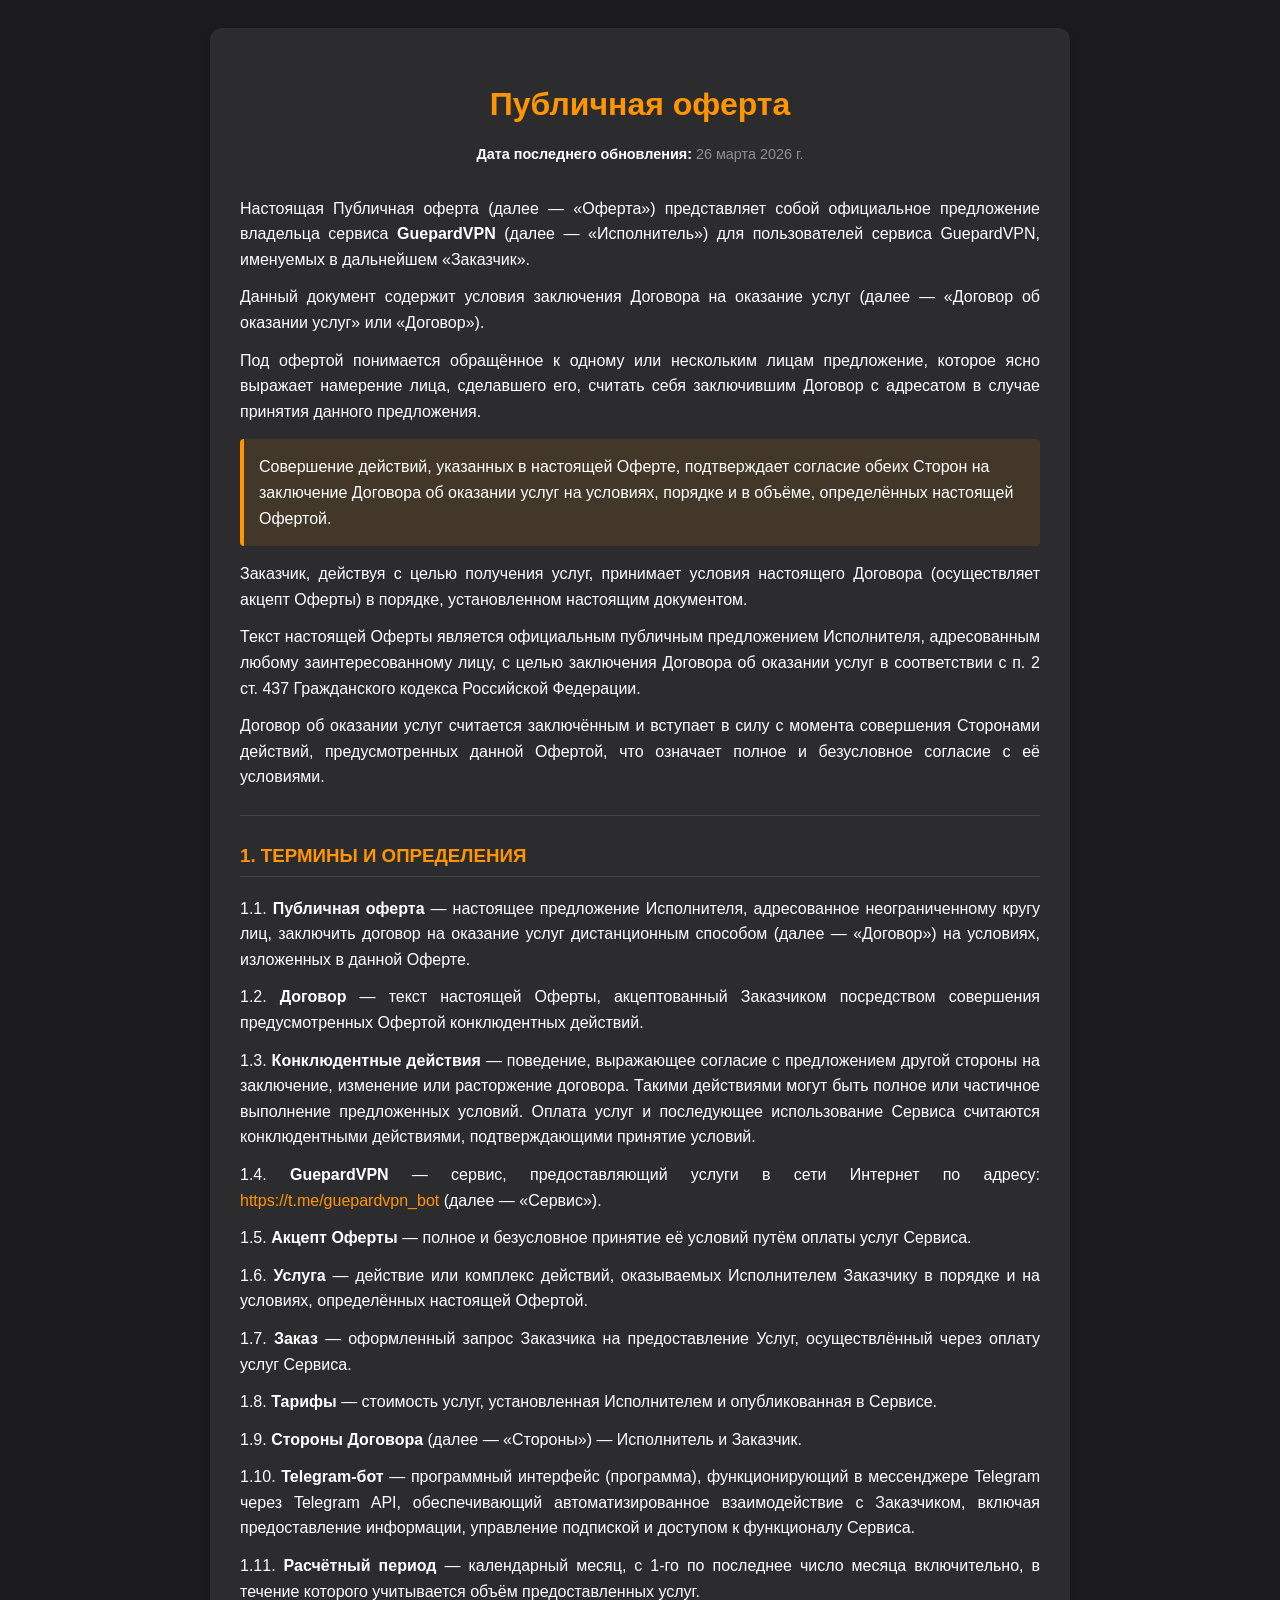
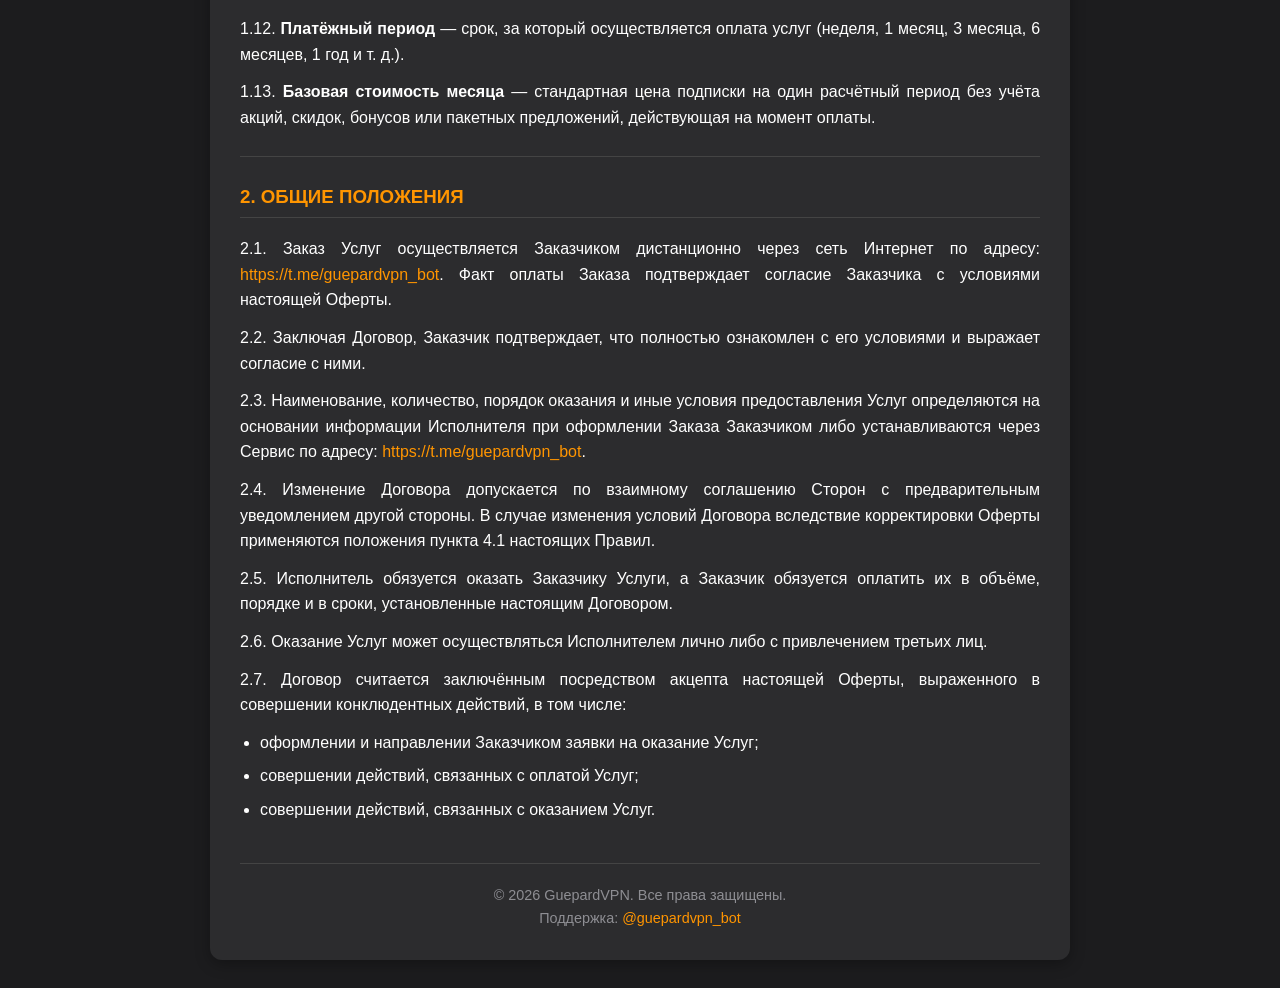
==== commit 3d84851e: "Update oferta.html" ====
--- a/oferta.html
+++ b/oferta.html
@@ -5,77 +5,75 @@
     <meta name="viewport" content="width=device-width, initial-scale=1.0">
     <title>Публичная оферта | GuepardVPN</title>
     <link rel="icon" type="image/x-icon" href="favicon.ico">
-    <link rel="stylesheet" href="index.css">
     <style>
         body { padding: 20px; font-family: Arial, sans-serif; background-color: var(--bg-main, #1c1c1e); color: var(--text-main, #ffffff); line-height: 1.6; }
         .document-container { max-width: 800px; margin: 0 auto; background: var(--bg-surface, #2c2c2e); padding: 30px; border-radius: 12px; box-shadow: 0 4px 15px rgba(0,0,0,0.3); }
-        h1 { color: var(--accent-color, #ff9500); text-align: center; margin-bottom: 20px; }
-        h2 { margin-top: 30px; border-bottom: 1px solid #444; padding-bottom: 5px; color: var(--accent-color, #ff9500); font-size: 1.4em; }
-        p { margin-bottom: 15px; text-align: justify; }
+        h1 { color: var(--accent-color, #ff9500); text-align: center; margin-bottom: 10px; }
+        h2, h3 { color: var(--accent-color, #ff9500); margin-top: 25px; border-bottom: 1px solid #444; padding-bottom: 5px; }
+        p { margin: 12px 0; text-align: justify; }
         a { color: var(--accent-color, #ff9500); text-decoration: none; }
         a:hover { text-decoration: underline; }
-        ul { padding-left: 20px; margin-bottom: 15px; }
+        hr { border: 0; border-top: 1px solid #444; margin: 25px 0; }
+        ul { padding-left: 20px; margin: 10px 0; }
         li { margin-bottom: 8px; }
+        .update-date { text-align: center; color: #8e8e93; font-size: 0.9em; margin-bottom: 30px; }
         strong { color: #fff; }
-        .highlight { color: #ff9500; font-weight: bold; }
-        .footer { margin-top: 40px; text-align: center; font-size: 0.9em; color: #8e8e93; border-top: 1px solid #444; padding-top: 20px; }
+        .note { background: rgba(255, 149, 0, 0.1); border-left: 4px solid #ff9500; padding: 15px; border-radius: 4px; margin: 15px 0; }
     </style>
 </head>
 <body>
     <div class="document-container surface">
         <h1>Публичная оферта</h1>
+        <p class="update-date"><strong>Дата последнего обновления:</strong> 26 марта 2026 г.</p>
+        
+        <p>Настоящая Публичная оферта (далее — «Оферта») представляет собой официальное предложение владельца сервиса <strong>GuepardVPN</strong> (далее — «Исполнитель») для пользователей сервиса GuepardVPN, именуемых в дальнейшем «Заказчик».</p>
+        <p>Данный документ содержит условия заключения Договора на оказание услуг (далее — «Договор об оказании услуг» или «Договор»).</p>
+        <p>Под офертой понимается обращённое к одному или нескольким лицам предложение, которое ясно выражает намерение лица, сделавшего его, считать себя заключившим Договор с адресатом в случае принятия данного предложения.</p>
+        
+        <div class="note">
+            Совершение действий, указанных в настоящей Оферте, подтверждает согласие обеих Сторон на заключение Договора об оказании услуг на условиях, порядке и в объёме, определённых настоящей Офертой.
+        </div>
+        
+        <p>Заказчик, действуя с целью получения услуг, принимает условия настоящего Договора (осуществляет акцепт Оферты) в порядке, установленном настоящим документом.</p>
+        <p>Текст настоящей Оферты является официальным публичным предложением Исполнителя, адресованным любому заинтересованному лицу, с целью заключения Договора об оказании услуг в соответствии с п. 2 ст. 437 Гражданского кодекса Российской Федерации.</p>
+        <p>Договор об оказании услуг считается заключённым и вступает в силу с момента совершения Сторонами действий, предусмотренных данной Офертой, что означает полное и безусловное согласие с её условиями.</p>
 
-        <p>Настоящая Публичная оферта (далее — «Оферта») представляет собой официальное предложение владельца сервиса <span class="highlight">GuepardVPN</span> (далее — «Исполнитель») для пользователей сервиса <span class="highlight">GuepardVPN</span>, именуемых в дальнейшем «Заказчик».</p>
+        <hr />
 
-        <p>Данный документ содержит условия заключения Договора на оказание услуг. Совершение действий, указанных в настоящей Оферте, подтверждает согласие обеих Сторон на заключение Договора в соответствии с п. 2 ст. 437 Гражданского кодекса РФ.</p>
+        <h3>1. ТЕРМИНЫ И ОПРЕДЕЛЕНИЯ</h3>
+        <p>1.1. <strong>Публичная оферта</strong> — настоящее предложение Исполнителя, адресованное неограниченному кругу лиц, заключить договор на оказание услуг дистанционным способом (далее — «Договор») на условиях, изложенных в данной Оферте.</p>
+        <p>1.2. <strong>Договор</strong> — текст настоящей Оферты, акцептованный Заказчиком посредством совершения предусмотренных Офертой конклюдентных действий.</p>
+        <p>1.3. <strong>Конклюдентные действия</strong> — поведение, выражающее согласие с предложением другой стороны на заключение, изменение или расторжение договора. Такими действиями могут быть полное или частичное выполнение предложенных условий. Оплата услуг и последующее использование Сервиса считаются конклюдентными действиями, подтверждающими принятие условий.</p>
+        <p>1.4. <strong>GuepardVPN</strong> — сервис, предоставляющий услуги в сети Интернет по адресу: <a href="https://t.me/guepardvpn_bot" target="_blank">https://t.me/guepardvpn_bot</a> (далее — «Сервис»).</p>
+        <p>1.5. <strong>Акцепт Оферты</strong> — полное и безусловное принятие её условий путём оплаты услуг Сервиса.</p>
+        <p>1.6. <strong>Услуга</strong> — действие или комплекс действий, оказываемых Исполнителем Заказчику в порядке и на условиях, определённых настоящей Офертой.</p>
+        <p>1.7. <strong>Заказ</strong> — оформленный запрос Заказчика на предоставление Услуг, осуществлённый через оплату услуг Сервиса.</p>
+        <p>1.8. <strong>Тарифы</strong> — стоимость услуг, установленная Исполнителем и опубликованная в Сервисе.</p>
+        <p>1.9. <strong>Стороны Договора</strong> (далее — «Стороны») — Исполнитель и Заказчик.</p>
+        <p>1.10. <strong>Telegram-бот</strong> — программный интерфейс (программа), функционирующий в мессенджере Telegram через Telegram API, обеспечивающий автоматизированное взаимодействие с Заказчиком, включая предоставление информации, управление подпиской и доступом к функционалу Сервиса.</p>
+        <p>1.11. <strong>Расчётный период</strong> — календарный месяц, с 1-го по последнее число месяца включительно, в течение которого учитывается объём предоставленных услуг.</p>
+        <p>1.12. <strong>Платёжный период</strong> — срок, за который осуществляется оплата услуг (неделя, 1 месяц, 3 месяца, 6 месяцев, 1 год и т. д.).</p>
+        <p>1.13. <strong>Базовая стоимость месяца</strong> — стандартная цена подписки на один расчётный период без учёта акций, скидок, бонусов или пакетных предложений, действующая на момент оплаты.</p>
 
-        <h2>1. ТЕРМИНЫ И ОПРЕДЕЛЕНИЯ</h2>
-        <p><strong>1.1. Публичная оферта</strong> — предложение Исполнителя заключить договор на условиях, изложенных в данной Оферте.</p>
-        <p><strong>1.2. GuepardVPN</strong> — сервис, предоставляющий услуги в сети Интернет по адресу: <a href="https://t.me/guepardvpn_bot">https://t.me/guepardvpn_bot</a> (далее — «Сервис»).</p>
-        <p><strong>1.3. Конклюдентные действия</strong> — поведение, выражающее согласие на заключение договора. Оплата услуг и использование Сервиса считаются принятием условий.</p>
-        <p><strong>1.4. Telegram-бот</strong> — программный интерфейс в мессенджере Telegram, обеспечивающий взаимодействие с Заказчиком.</p>
+        <hr />
 
-        <h2>2. ОБЩИЕ ПОЛОЖЕНИЯ</h2>
-        <p>2.1. Заказ Услуг осуществляется дистанционно через сеть Интернет по адресу: <a href="https://t.me/guepardvpn_bot">https://t.me/guepardvpn_bot</a>.</p>
-        <p>2.2. Заключая Договор, Заказчик подтверждает, что полностью ознакомлен с его условиями.</p>
-        <p>2.3. Договор считается заключённым посредством акцепта (оплаты или использования услуг).</p>
-
-        <h2>3. СТОИМОСТЬ И ОПЛАТА</h2>
-        <p>3.1. Стоимость Услуг указывается в Сервисе и зависит от выбранного тарифа.</p>
-        <p>3.2. Исполнитель имеет право изменять стоимость Услуг в одностороннем порядке. Новые тарифы действуют с момента публикации.</p>
-        <p>3.3. Все расчёты осуществляются в безналичном порядке.</p>
-
-        <h2>4. ПРАВА И ОБЯЗАННОСТИ СТОРОН</h2>
-        <p><strong>4.1. Исполнитель обязуется:</strong></p>
+        <h3>2. ОБЩИЕ ПОЛОЖЕНИЯ</h3>
+        <p>2.1. Заказ Услуг осуществляется Заказчиком дистанционно через сеть Интернет по адресу: <a href="https://t.me/guepardvpn_bot" target="_blank">https://t.me/guepardvpn_bot</a>. Факт оплаты Заказа подтверждает согласие Заказчика с условиями настоящей Оферты.</p>
+        <p>2.2. Заключая Договор, Заказчик подтверждает, что полностью ознакомлен с его условиями и выражает согласие с ними.</p>
+        <p>2.3. Наименование, количество, порядок оказания и иные условия предоставления Услуг определяются на основании информации Исполнителя при оформлении Заказа Заказчиком либо устанавливаются через Сервис по адресу: <a href="https://t.me/guepardvpn_bot" target="_blank">https://t.me/guepardvpn_bot</a>.</p>
+        <p>2.4. Изменение Договора допускается по взаимному соглашению Сторон с предварительным уведомлением другой стороны. В случае изменения условий Договора вследствие корректировки Оферты применяются положения пункта 4.1 настоящих Правил.</p>
+        <p>2.5. Исполнитель обязуется оказать Заказчику Услуги, а Заказчик обязуется оплатить их в объёме, порядке и в сроки, установленные настоящим Договором.</p>
+        <p>2.6. Оказание Услуг может осуществляться Исполнителем лично либо с привлечением третьих лиц.</p>
+        <p>2.7. Договор считается заключённым посредством акцепта настоящей Оферты, выраженного в совершении конклюдентных действий, в том числе:</p>
         <ul>
-            <li>Оказывать Услуги в соответствии с условиями настоящего Договора.</li>
-            <li>Обеспечивать функционирование Услуг в пределах технических возможностей.</li>
-            <li>Принимать меры для обеспечения конфиденциальности данных Заказчика.</li>
-        </ul>
-        <p><strong>4.2. Заказчик обязуется:</strong></p>
-        <ul>
-            <li>Указывать достоверные данные при оформлении Заказа.</li>
-            <li>Не использовать Услуги в противоправных целях (спам, вредоносное ПО, атаки).</li>
-            <li>Не осуществлять необоснованное оспаривание платежей (чарджбэк).</li>
+            <li>оформлении и направлении Заказчиком заявки на оказание Услуг;</li>
+            <li>совершении действий, связанных с оплатой Услуг;</li>
+            <li>совершении действий, связанных с оказанием Услуг.</li>
         </ul>
 
-        <h2>5. ОГРАНИЧЕНИЯ И ОТВЕТСТВЕННОСТЬ</h2>
-        <p>5.1. Исполнитель вправе ограничивать объём трафика до <strong>1500 ГБ</strong> в расчётный период.</p>
-        <p>5.2. Серверы с пометкой <strong>«🏳️»</strong> имеют лимит <strong>100 ГБ</strong> для платных подписок и <strong>5 ГБ</strong> для пробного периода.</p>
-        <p>5.3. Исполнитель не несёт ответственности за перебои, вызванные действиями третьих лиц, провайдеров или блокировками государственных органов.</p>
-
-        <h2>6. СРОК ДЕЙСТВИЯ И РАСТОРЖЕНИЕ</h2>
-        <p>6.1. Оферта действует бессрочно с момента размещения в Сервисе.</p>
-        <p>6.2. Заказчик вправе отказаться от Услуг в любое время через службу поддержки.</p>
-        <p>6.3. Условия возврата средств регламентированы отдельным документом — <strong>Политикой возврата</strong>.</p>
-
-        <h2>7. КОНФИДЕНЦИАЛЬНОСТЬ</h2>
-        <p>7.1. Все данные Заказчика подлежат обработке в соответствии с законодательством РФ.</p>
-        <p>7.2. Исполнитель вправе использовать технические данные исключительно для обеспечения безопасности и стабильности работы.</p>
-
-        <div class="footer">
+        <div class="footer" style="margin-top: 40px; text-align: center; border-top: 1px solid #444; padding-top: 20px; color: #8e8e93; font-size: 0.9em;">
             &copy; 2026 GuepardVPN. Все права защищены. <br>
-            Официальный бот: <a href="https://t.me/guepardvpn_bot">@guepardvpn_bot</a>
+            Поддержка: <a href="https://t.me/guepardvpn_bot" target="_blank">@guepardvpn_bot</a>
         </div>
     </div>
 </body>
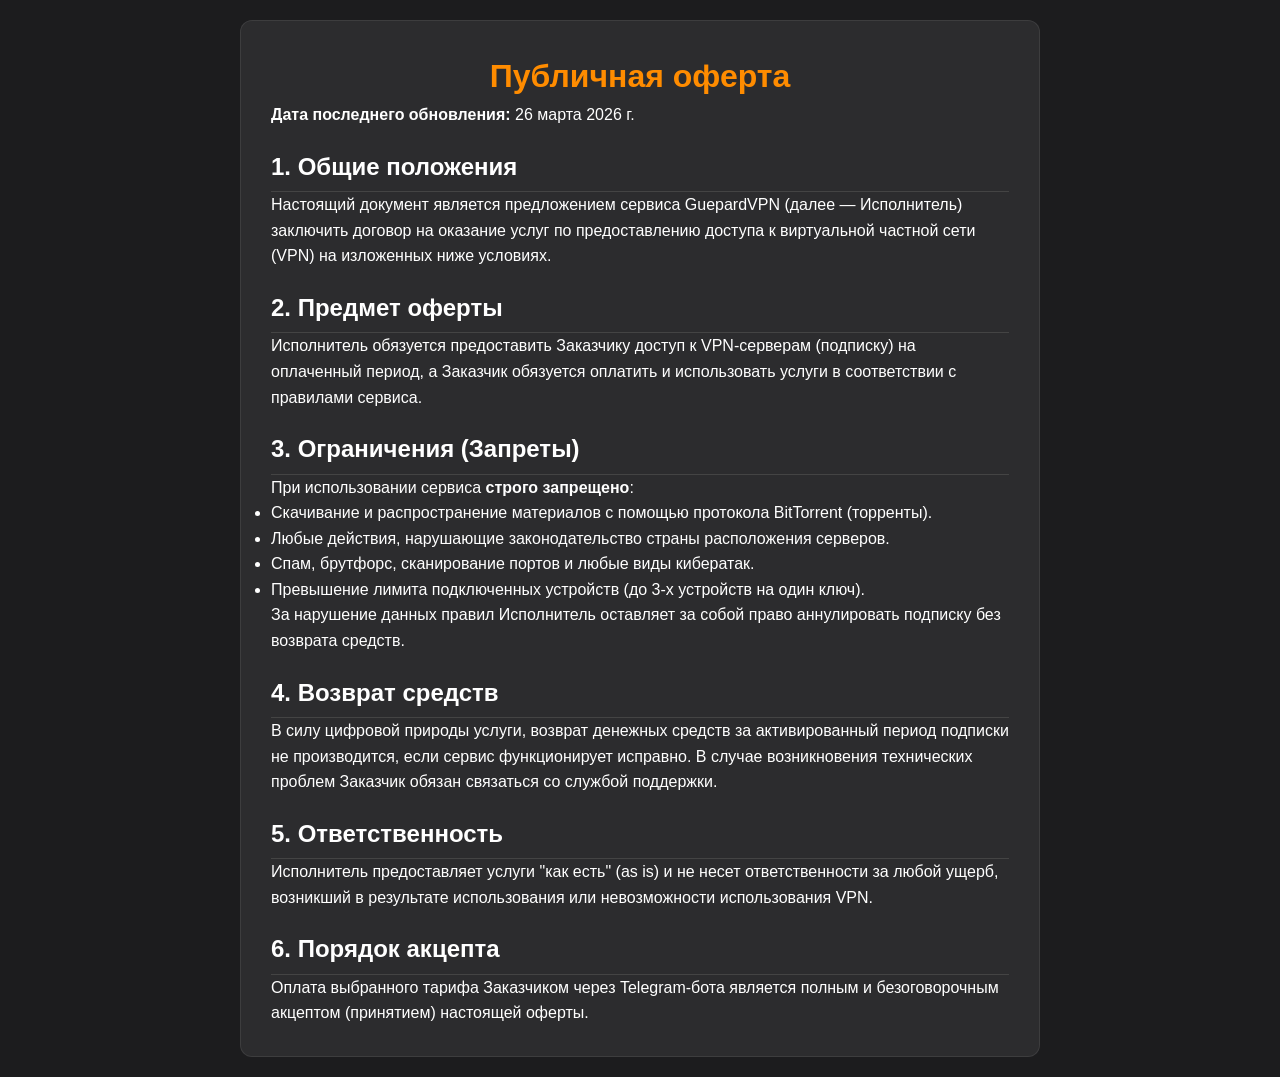
==== commit 04c46ec7: "Add files via upload" ====
--- a/oferta.html
+++ b/oferta.html
@@ -4,77 +4,43 @@
     <meta charset="UTF-8">
     <meta name="viewport" content="width=device-width, initial-scale=1.0">
     <title>Публичная оферта | GuepardVPN</title>
-    <link rel="icon" type="image/x-icon" href="favicon.ico">
+    <link rel="stylesheet" href="index.css">
     <style>
         body { padding: 20px; font-family: Arial, sans-serif; background-color: var(--bg-main, #1c1c1e); color: var(--text-main, #ffffff); line-height: 1.6; }
-        .document-container { max-width: 800px; margin: 0 auto; background: var(--bg-surface, #2c2c2e); padding: 30px; border-radius: 12px; box-shadow: 0 4px 15px rgba(0,0,0,0.3); }
-        h1 { color: var(--accent-color, #ff9500); text-align: center; margin-bottom: 10px; }
-        h2, h3 { color: var(--accent-color, #ff9500); margin-top: 25px; border-bottom: 1px solid #444; padding-bottom: 5px; }
-        p { margin: 12px 0; text-align: justify; }
-        a { color: var(--accent-color, #ff9500); text-decoration: none; }
-        a:hover { text-decoration: underline; }
-        hr { border: 0; border-top: 1px solid #444; margin: 25px 0; }
-        ul { padding-left: 20px; margin: 10px 0; }
-        li { margin-bottom: 8px; }
-        .update-date { text-align: center; color: #8e8e93; font-size: 0.9em; margin-bottom: 30px; }
-        strong { color: #fff; }
-        .note { background: rgba(255, 149, 0, 0.1); border-left: 4px solid #ff9500; padding: 15px; border-radius: 4px; margin: 15px 0; }
+        .document-container { max-width: 800px; margin: 0 auto; background: var(--bg-surface, #2c2c2e); padding: 30px; border-radius: 12px; }
+        h1 { color: var(--accent-color, #0a84ff); text-align: center; }
+        h2 { margin-top: 20px; border-bottom: 1px solid #444; padding-bottom: 5px; }
     </style>
 </head>
 <body>
     <div class="document-container surface">
         <h1>Публичная оферта</h1>
-        <p class="update-date"><strong>Дата последнего обновления:</strong> 26 марта 2026 г.</p>
+        <p><strong>Дата последнего обновления:</strong> 26 марта 2026 г.</p>
         
-        <p>Настоящая Публичная оферта (далее — «Оферта») представляет собой официальное предложение владельца сервиса <strong>GuepardVPN</strong> (далее — «Исполнитель») для пользователей сервиса GuepardVPN, именуемых в дальнейшем «Заказчик».</p>
-        <p>Данный документ содержит условия заключения Договора на оказание услуг (далее — «Договор об оказании услуг» или «Договор»).</p>
-        <p>Под офертой понимается обращённое к одному или нескольким лицам предложение, которое ясно выражает намерение лица, сделавшего его, считать себя заключившим Договор с адресатом в случае принятия данного предложения.</p>
-        
-        <div class="note">
-            Совершение действий, указанных в настоящей Оферте, подтверждает согласие обеих Сторон на заключение Договора об оказании услуг на условиях, порядке и в объёме, определённых настоящей Офертой.
-        </div>
-        
-        <p>Заказчик, действуя с целью получения услуг, принимает условия настоящего Договора (осуществляет акцепт Оферты) в порядке, установленном настоящим документом.</p>
-        <p>Текст настоящей Оферты является официальным публичным предложением Исполнителя, адресованным любому заинтересованному лицу, с целью заключения Договора об оказании услуг в соответствии с п. 2 ст. 437 Гражданского кодекса Российской Федерации.</p>
-        <p>Договор об оказании услуг считается заключённым и вступает в силу с момента совершения Сторонами действий, предусмотренных данной Офертой, что означает полное и безусловное согласие с её условиями.</p>
+        <h2>1. Общие положения</h2>
+        <p>Настоящий документ является предложением сервиса GuepardVPN (далее — Исполнитель) заключить договор на оказание услуг по предоставлению доступа к виртуальной частной сети (VPN) на изложенных ниже условиях.</p>
 
-        <hr />
+        <h2>2. Предмет оферты</h2>
+        <p>Исполнитель обязуется предоставить Заказчику доступ к VPN-серверам (подписку) на оплаченный период, а Заказчик обязуется оплатить и использовать услуги в соответствии с правилами сервиса.</p>
 
-        <h3>1. ТЕРМИНЫ И ОПРЕДЕЛЕНИЯ</h3>
-        <p>1.1. <strong>Публичная оферта</strong> — настоящее предложение Исполнителя, адресованное неограниченному кругу лиц, заключить договор на оказание услуг дистанционным способом (далее — «Договор») на условиях, изложенных в данной Оферте.</p>
-        <p>1.2. <strong>Договор</strong> — текст настоящей Оферты, акцептованный Заказчиком посредством совершения предусмотренных Офертой конклюдентных действий.</p>
-        <p>1.3. <strong>Конклюдентные действия</strong> — поведение, выражающее согласие с предложением другой стороны на заключение, изменение или расторжение договора. Такими действиями могут быть полное или частичное выполнение предложенных условий. Оплата услуг и последующее использование Сервиса считаются конклюдентными действиями, подтверждающими принятие условий.</p>
-        <p>1.4. <strong>GuepardVPN</strong> — сервис, предоставляющий услуги в сети Интернет по адресу: <a href="https://t.me/guepardvpn_bot" target="_blank">https://t.me/guepardvpn_bot</a> (далее — «Сервис»).</p>
-        <p>1.5. <strong>Акцепт Оферты</strong> — полное и безусловное принятие её условий путём оплаты услуг Сервиса.</p>
-        <p>1.6. <strong>Услуга</strong> — действие или комплекс действий, оказываемых Исполнителем Заказчику в порядке и на условиях, определённых настоящей Офертой.</p>
-        <p>1.7. <strong>Заказ</strong> — оформленный запрос Заказчика на предоставление Услуг, осуществлённый через оплату услуг Сервиса.</p>
-        <p>1.8. <strong>Тарифы</strong> — стоимость услуг, установленная Исполнителем и опубликованная в Сервисе.</p>
-        <p>1.9. <strong>Стороны Договора</strong> (далее — «Стороны») — Исполнитель и Заказчик.</p>
-        <p>1.10. <strong>Telegram-бот</strong> — программный интерфейс (программа), функционирующий в мессенджере Telegram через Telegram API, обеспечивающий автоматизированное взаимодействие с Заказчиком, включая предоставление информации, управление подпиской и доступом к функционалу Сервиса.</p>
-        <p>1.11. <strong>Расчётный период</strong> — календарный месяц, с 1-го по последнее число месяца включительно, в течение которого учитывается объём предоставленных услуг.</p>
-        <p>1.12. <strong>Платёжный период</strong> — срок, за который осуществляется оплата услуг (неделя, 1 месяц, 3 месяца, 6 месяцев, 1 год и т. д.).</p>
-        <p>1.13. <strong>Базовая стоимость месяца</strong> — стандартная цена подписки на один расчётный период без учёта акций, скидок, бонусов или пакетных предложений, действующая на момент оплаты.</p>
+        <h2>3. Ограничения (Запреты)</h2>
+        <p>При использовании сервиса <strong>строго запрещено</strong>:</p>
+        <ul>
+            <li>Скачивание и распространение материалов с помощью протокола BitTorrent (торренты).</li>
+            <li>Любые действия, нарушающие законодательство страны расположения серверов.</li>
+            <li>Спам, брутфорс, сканирование портов и любые виды кибератак.</li>
+            <li>Превышение лимита подключенных устройств (до 3-х устройств на один ключ).</li>
+        </ul>
+        <p>За нарушение данных правил Исполнитель оставляет за собой право аннулировать подписку без возврата средств.</p>
 
-        <hr />
+        <h2>4. Возврат средств</h2>
+        <p>В силу цифровой природы услуги, возврат денежных средств за активированный период подписки не производится, если сервис функционирует исправно. В случае возникновения технических проблем Заказчик обязан связаться со службой поддержки.</p>
 
-        <h3>2. ОБЩИЕ ПОЛОЖЕНИЯ</h3>
-        <p>2.1. Заказ Услуг осуществляется Заказчиком дистанционно через сеть Интернет по адресу: <a href="https://t.me/guepardvpn_bot" target="_blank">https://t.me/guepardvpn_bot</a>. Факт оплаты Заказа подтверждает согласие Заказчика с условиями настоящей Оферты.</p>
-        <p>2.2. Заключая Договор, Заказчик подтверждает, что полностью ознакомлен с его условиями и выражает согласие с ними.</p>
-        <p>2.3. Наименование, количество, порядок оказания и иные условия предоставления Услуг определяются на основании информации Исполнителя при оформлении Заказа Заказчиком либо устанавливаются через Сервис по адресу: <a href="https://t.me/guepardvpn_bot" target="_blank">https://t.me/guepardvpn_bot</a>.</p>
-        <p>2.4. Изменение Договора допускается по взаимному соглашению Сторон с предварительным уведомлением другой стороны. В случае изменения условий Договора вследствие корректировки Оферты применяются положения пункта 4.1 настоящих Правил.</p>
-        <p>2.5. Исполнитель обязуется оказать Заказчику Услуги, а Заказчик обязуется оплатить их в объёме, порядке и в сроки, установленные настоящим Договором.</p>
-        <p>2.6. Оказание Услуг может осуществляться Исполнителем лично либо с привлечением третьих лиц.</p>
-        <p>2.7. Договор считается заключённым посредством акцепта настоящей Оферты, выраженного в совершении конклюдентных действий, в том числе:</p>
-        <ul>
-            <li>оформлении и направлении Заказчиком заявки на оказание Услуг;</li>
-            <li>совершении действий, связанных с оплатой Услуг;</li>
-            <li>совершении действий, связанных с оказанием Услуг.</li>
-        </ul>
+        <h2>5. Ответственность</h2>
+        <p>Исполнитель предоставляет услуги "как есть" (as is) и не несет ответственности за любой ущерб, возникший в результате использования или невозможности использования VPN.</p>
 
-        <div class="footer" style="margin-top: 40px; text-align: center; border-top: 1px solid #444; padding-top: 20px; color: #8e8e93; font-size: 0.9em;">
-            &copy; 2026 GuepardVPN. Все права защищены. <br>
-            Поддержка: <a href="https://t.me/guepardvpn_bot" target="_blank">@guepardvpn_bot</a>
-        </div>
+        <h2>6. Порядок акцепта</h2>
+        <p>Оплата выбранного тарифа Заказчиком через Telegram-бота является полным и безоговорочным акцептом (принятием) настоящей оферты.</p>
     </div>
 </body>
 </html>
--- a/index.css
+++ b/index.css
@@ -0,0 +1,440 @@
+:root {
+  --bg-color: #0b0c10;
+  --surface-color: rgba(30, 33, 40, 0.6);
+  --surface-border: rgba(255, 255, 255, 0.08);
+  --accent-color: #ff8c00;
+  --accent-light: #ffa640;
+  --accent-gradient: linear-gradient(135deg, #ff9500, #ff5e00);
+  --text-main: #ffffff;
+  --text-secondary: #a0a5b1;
+  --text-hint: #6e7381;
+  --danger-color: #ff4d4d;
+  --success-color: #00d26a;
+
+  --radius-sm: 8px;
+  --radius-md: 12px;
+  --radius-lg: 16px;
+  --radius-xl: 24px;
+}
+
+* {
+  box-sizing: border-box;
+  margin: 0;
+  padding: 0;
+  -webkit-tap-highlight-color: transparent;
+}
+
+body {
+  font-family: -apple-system, BlinkMacSystemFont, "Segoe UI", Roboto, Helvetica, Arial, sans-serif;
+  background-color: var(--bg-color);
+  color: var(--text-main);
+  line-height: 1.5;
+  overflow-x: hidden;
+  user-select: none;
+}
+
+#app {
+  width: 100vw;
+  min-height: 100vh;
+  position: relative;
+}
+
+.view {
+  display: none;
+  width: 100%;
+  min-height: 100vh;
+  padding: 16px;
+  animation: fadeIn 0.3s ease;
+  flex-direction: column;
+}
+
+.view.active {
+  display: flex;
+}
+
+@keyframes fadeIn {
+  from {
+    opacity: 0;
+    transform: translateY(10px);
+  }
+
+  to {
+    opacity: 1;
+    transform: translateY(0);
+  }
+}
+
+/* Header */
+.top-nav {
+  display: flex;
+  align-items: center;
+  margin-bottom: 24px;
+  font-size: 18px;
+  font-weight: 600;
+}
+
+.back-btn {
+  background: none;
+  border: none;
+  color: var(--text-main);
+  font-size: 24px;
+  margin-right: 16px;
+  cursor: pointer;
+  padding: 4px;
+}
+
+/* Glassmorphism Surface */
+.surface {
+  background: var(--surface-color);
+  border: 1px solid var(--surface-border);
+  border-radius: var(--radius-lg);
+  backdrop-filter: blur(12px);
+  -webkit-backdrop-filter: blur(12px);
+}
+
+/* Hero Section (Main Menu) */
+.hero-image-container {
+  width: 100%;
+  display: flex;
+  justify-content: center;
+  margin-bottom: 20px;
+  margin-top: -16px;
+  /* Pull up slightly */
+}
+
+.hero-image {
+  width: 100%;
+  max-width: 350px;
+  border-radius: 0 0 var(--radius-xl) var(--radius-xl);
+  object-fit: cover;
+  box-shadow: 0 10px 30px rgba(0, 0, 0, 0.5);
+}
+
+.main-menu-card {
+  padding: 20px;
+  display: flex;
+  flex-direction: column;
+  gap: 12px;
+}
+
+/* Buttons */
+.btn {
+  width: 100%;
+  padding: 14px 16px;
+  border-radius: var(--radius-md);
+  border: none;
+  font-size: 16px;
+  font-weight: 600;
+  display: flex;
+  align-items: center;
+  justify-content: center;
+  gap: 8px;
+  cursor: pointer;
+  transition: opacity 0.2s, transform 0.1s;
+}
+
+.btn:active {
+  transform: scale(0.98);
+}
+
+.btn-primary {
+  background: var(--accent-gradient);
+  color: white;
+  box-shadow: 0 4px 15px rgba(255, 140, 0, 0.3);
+}
+
+.btn-secondary {
+  background: var(--surface-color);
+  border: 1px solid var(--surface-border);
+  color: var(--text-main);
+}
+
+.btn-row {
+  display: flex;
+  gap: 12px;
+}
+
+.btn-row .btn {
+  flex: 1;
+}
+
+/* Tariffs Grid */
+.tariffs-grid {
+  display: grid;
+  grid-template-columns: 1fr 1fr;
+  gap: 12px;
+  margin-top: 16px;
+}
+
+.tariff-card {
+  background: var(--surface-color);
+  border: 1px solid var(--surface-border);
+  border-radius: var(--radius-lg);
+  padding: 16px;
+  text-align: center;
+  position: relative;
+  cursor: pointer;
+  transition: all 0.2s;
+}
+
+.tariff-card.selected {
+  border-color: var(--accent-color);
+  background: rgba(255, 140, 0, 0.1);
+}
+
+.tariff-badge {
+  position: absolute;
+  top: -10px;
+  left: 50%;
+  transform: translateX(-50%);
+  background: white;
+  color: black;
+  font-size: 12px;
+  font-weight: bold;
+  padding: 4px 8px;
+  border-radius: 20px;
+  white-space: nowrap;
+}
+
+.tariff-title {
+  color: var(--accent-color);
+  font-weight: 600;
+  margin-bottom: 4px;
+}
+
+.tariff-savings {
+  font-size: 12px;
+  color: var(--text-secondary);
+  margin-bottom: 12px;
+}
+
+.tariff-price {
+  font-size: 24px;
+  font-weight: bold;
+  margin-bottom: 4px;
+}
+
+.tariff-daily {
+  font-size: 12px;
+  color: var(--text-hint);
+}
+
+/* List Menu (Profile Links) */
+.list-menu {
+  margin-top: 16px;
+}
+
+.list-item {
+  display: flex;
+  align-items: center;
+  justify-content: space-between;
+  padding: 16px;
+  border-bottom: 1px solid var(--surface-border);
+  cursor: pointer;
+}
+
+.list-item:last-child {
+  border-bottom: none;
+}
+
+.list-item-content {
+  display: flex;
+  align-items: center;
+  gap: 12px;
+}
+
+.list-item-icon {
+  font-size: 20px;
+  opacity: 0.8;
+}
+
+.chevron {
+  color: var(--text-hint);
+}
+
+/* Profile specific */
+.profile-username {
+  color: var(--text-secondary);
+  margin-bottom: 16px;
+}
+
+.status-row {
+  display: flex;
+  justify-content: space-between;
+  align-items: center;
+  padding: 12px 0;
+  border-bottom: 1px solid var(--surface-border);
+}
+
+.status-row:last-child {
+  border-bottom: none;
+}
+
+.status-active {
+  color: var(--success-color);
+  font-weight: 600;
+}
+
+.key-container {
+  margin-top: 16px;
+  padding: 16px;
+}
+
+.key-input-wrapper {
+  display: flex;
+  align-items: center;
+  background: rgba(0, 0, 0, 0.3);
+  border-radius: var(--radius-md);
+  padding: 12px;
+  margin: 12px 0 8px 0;
+}
+
+.key-input {
+  flex: 1;
+  background: transparent;
+  border: none;
+  color: var(--accent-color);
+  font-size: 14px;
+  outline: none;
+  font-family: monospace;
+}
+
+.copy-btn {
+  background: none;
+  border: none;
+  color: var(--text-secondary);
+  cursor: pointer;
+  padding: 4px;
+}
+
+.hint-text {
+  font-size: 12px;
+  color: var(--text-hint);
+  margin-bottom: 16px;
+}
+
+/* Payment Modal (BottomSheet) */
+.bottom-sheet-overlay {
+  position: fixed;
+  top: 0;
+  left: 0;
+  right: 0;
+  bottom: 0;
+  background: rgba(0, 0, 0, 0.6);
+  z-index: 100;
+  display: none;
+  opacity: 0;
+  transition: opacity 0.3s;
+}
+
+.bottom-sheet {
+  position: absolute;
+  bottom: 0;
+  left: 0;
+  right: 0;
+  background: var(--bg-color);
+  border-radius: var(--radius-xl) var(--radius-xl) 0 0;
+  padding: 24px 16px;
+  transform: translateY(100%);
+  transition: transform 0.3s cubic-bezier(0.175, 0.885, 0.32, 1);
+}
+
+.bottom-sheet.open {
+  transform: translateY(0);
+}
+
+.sheet-header {
+  display: flex;
+  justify-content: space-between;
+  align-items: center;
+  margin-bottom: 16px;
+  font-size: 18px;
+  font-weight: bold;
+}
+
+.sheet-close {
+  background: none;
+  border: none;
+  color: var(--text-hint);
+  font-size: 24px;
+}
+
+.payment-method {
+  display: flex;
+  align-items: center;
+  padding: 16px;
+  background: var(--surface-color);
+  border-radius: var(--radius-md);
+  margin-bottom: 8px;
+  cursor: pointer;
+}
+
+.payment-icon {
+  width: 32px;
+  height: 32px;
+  margin-right: 12px;
+  border-radius: 4px;
+  display: flex;
+  align-items: center;
+  justify-content: center;
+  font-size: 20px;
+  background: rgba(255, 255, 255, 0.1);
+}
+
+.payment-text {
+  flex: 1;
+  font-weight: 500;
+}
+
+.sheet-footer-text {
+  font-size: 12px;
+  color: var(--text-hint);
+  margin-top: 16px;
+}
+
+/* Free VPN Specific */
+.free-banner {
+  text-align: center;
+  margin-bottom: 24px;
+}
+
+.free-banner h2 {
+  font-size: 24px;
+  margin-bottom: 8px;
+}
+
+.free-banner p {
+  color: var(--text-secondary);
+  font-size: 14px;
+}
+
+.task-card {
+  padding: 16px;
+  margin-bottom: 12px;
+}
+
+.task-header {
+  display: flex;
+  align-items: center;
+  gap: 8px;
+  font-weight: bold;
+  font-size: 16px;
+  margin-bottom: 8px;
+}
+
+/* Utility */
+.mb-16 {
+  margin-bottom: 16px;
+}
+
+.mb-24 {
+  margin-bottom: 24px;
+}
+
+.text-center {
+  text-align: center;
+}
+
+.text-accent {
+  color: var(--accent-color);
+}
